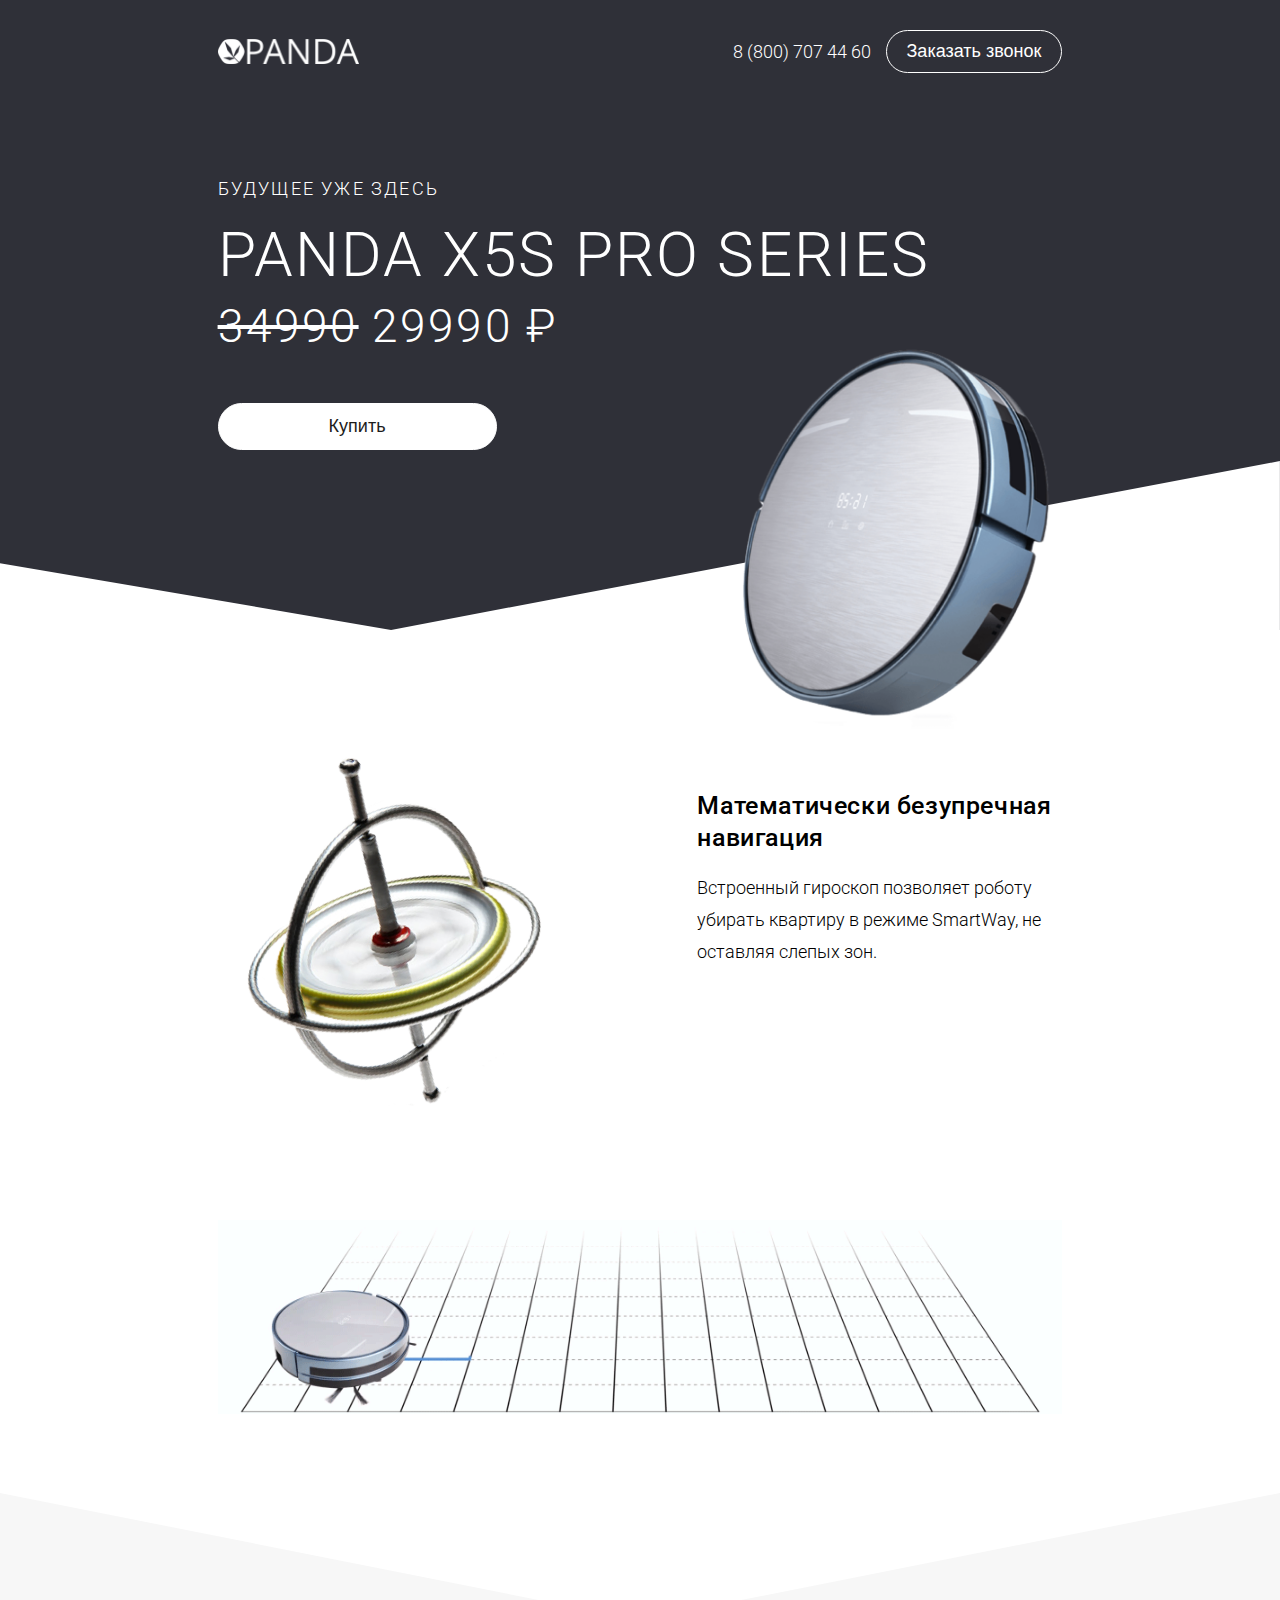
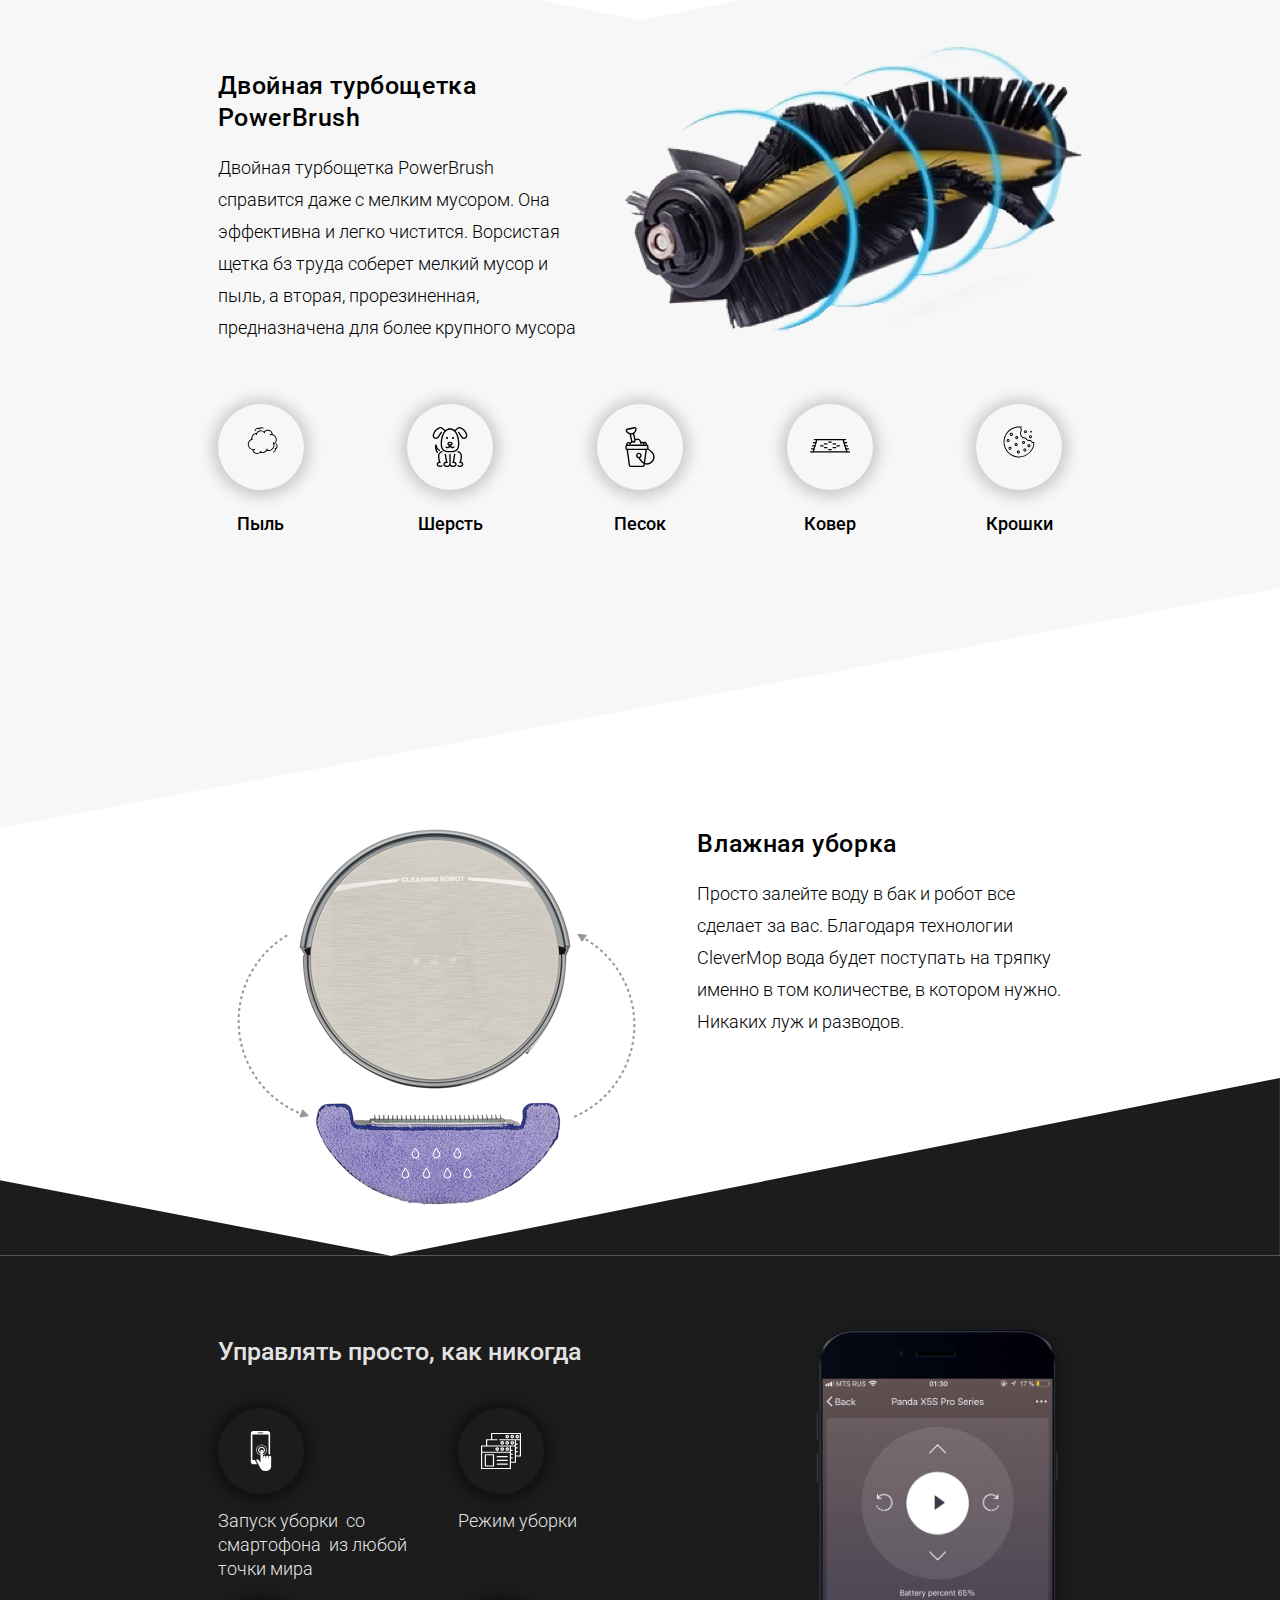
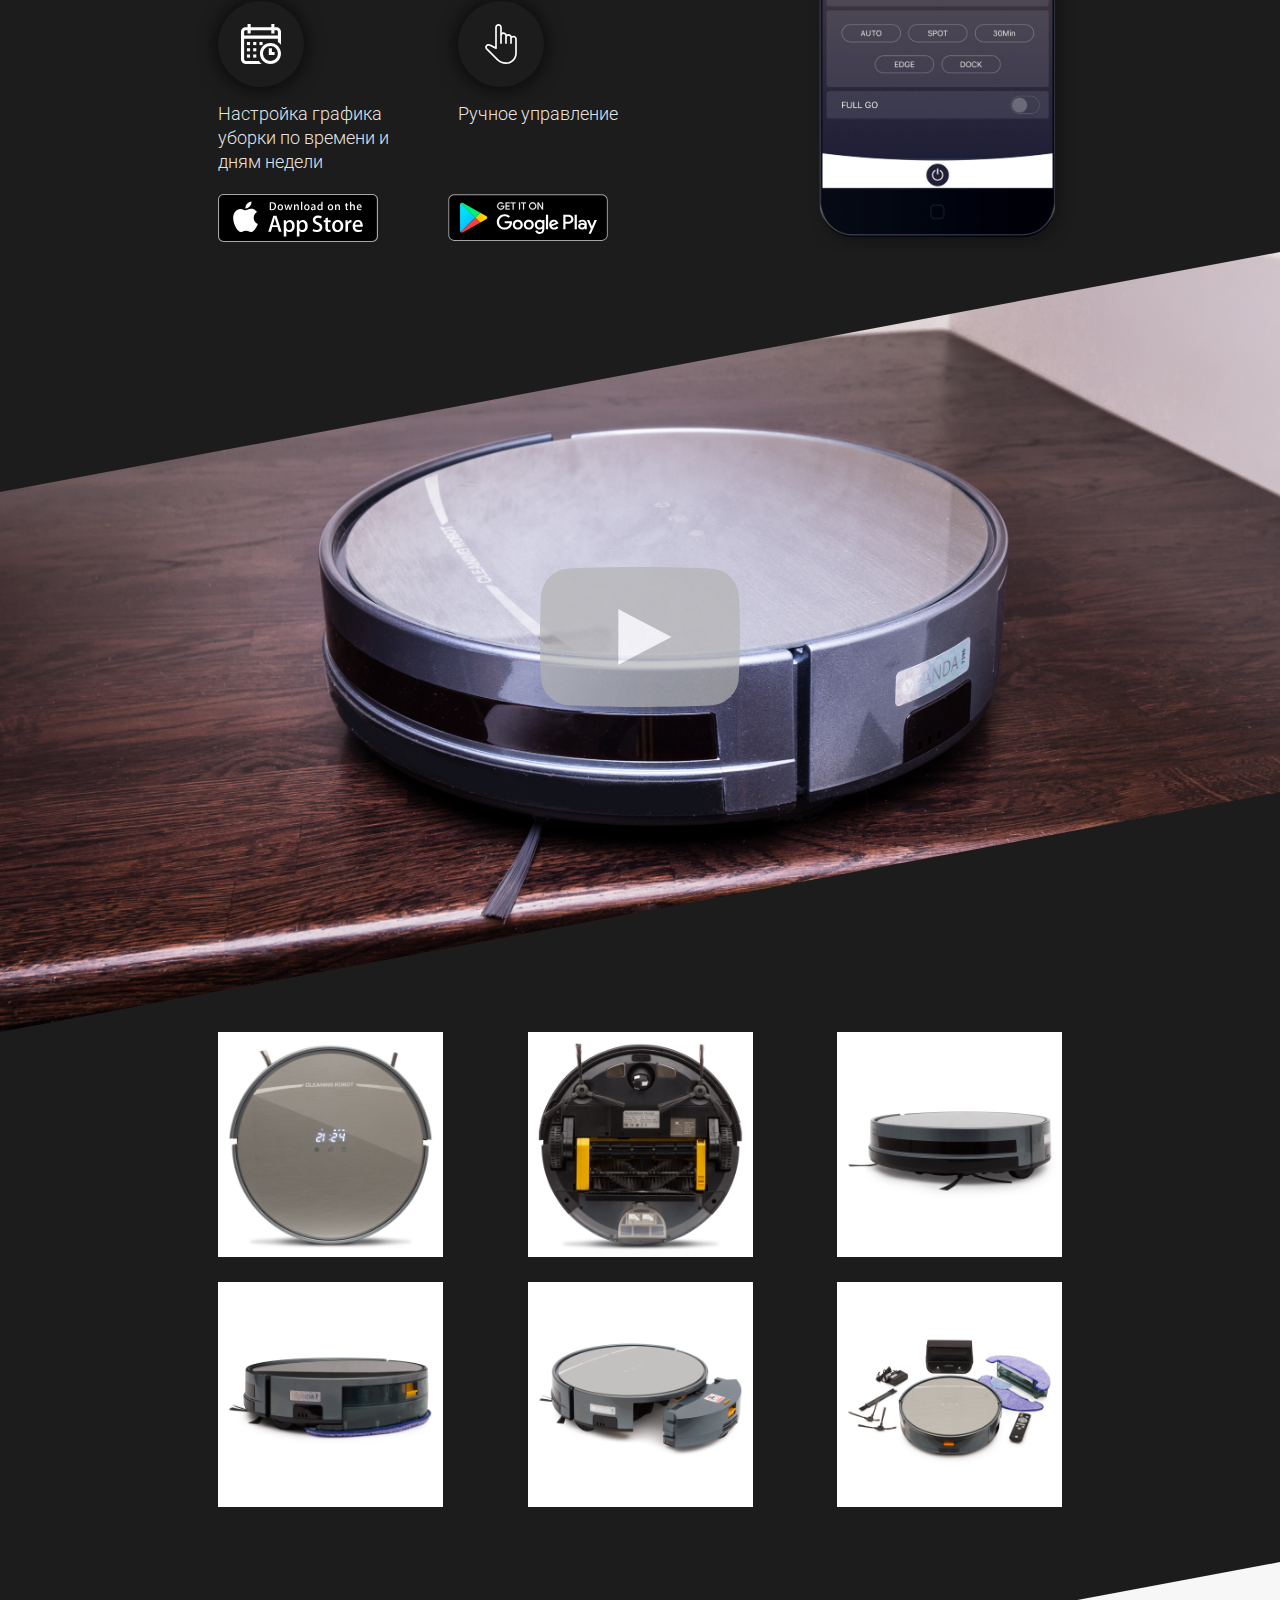
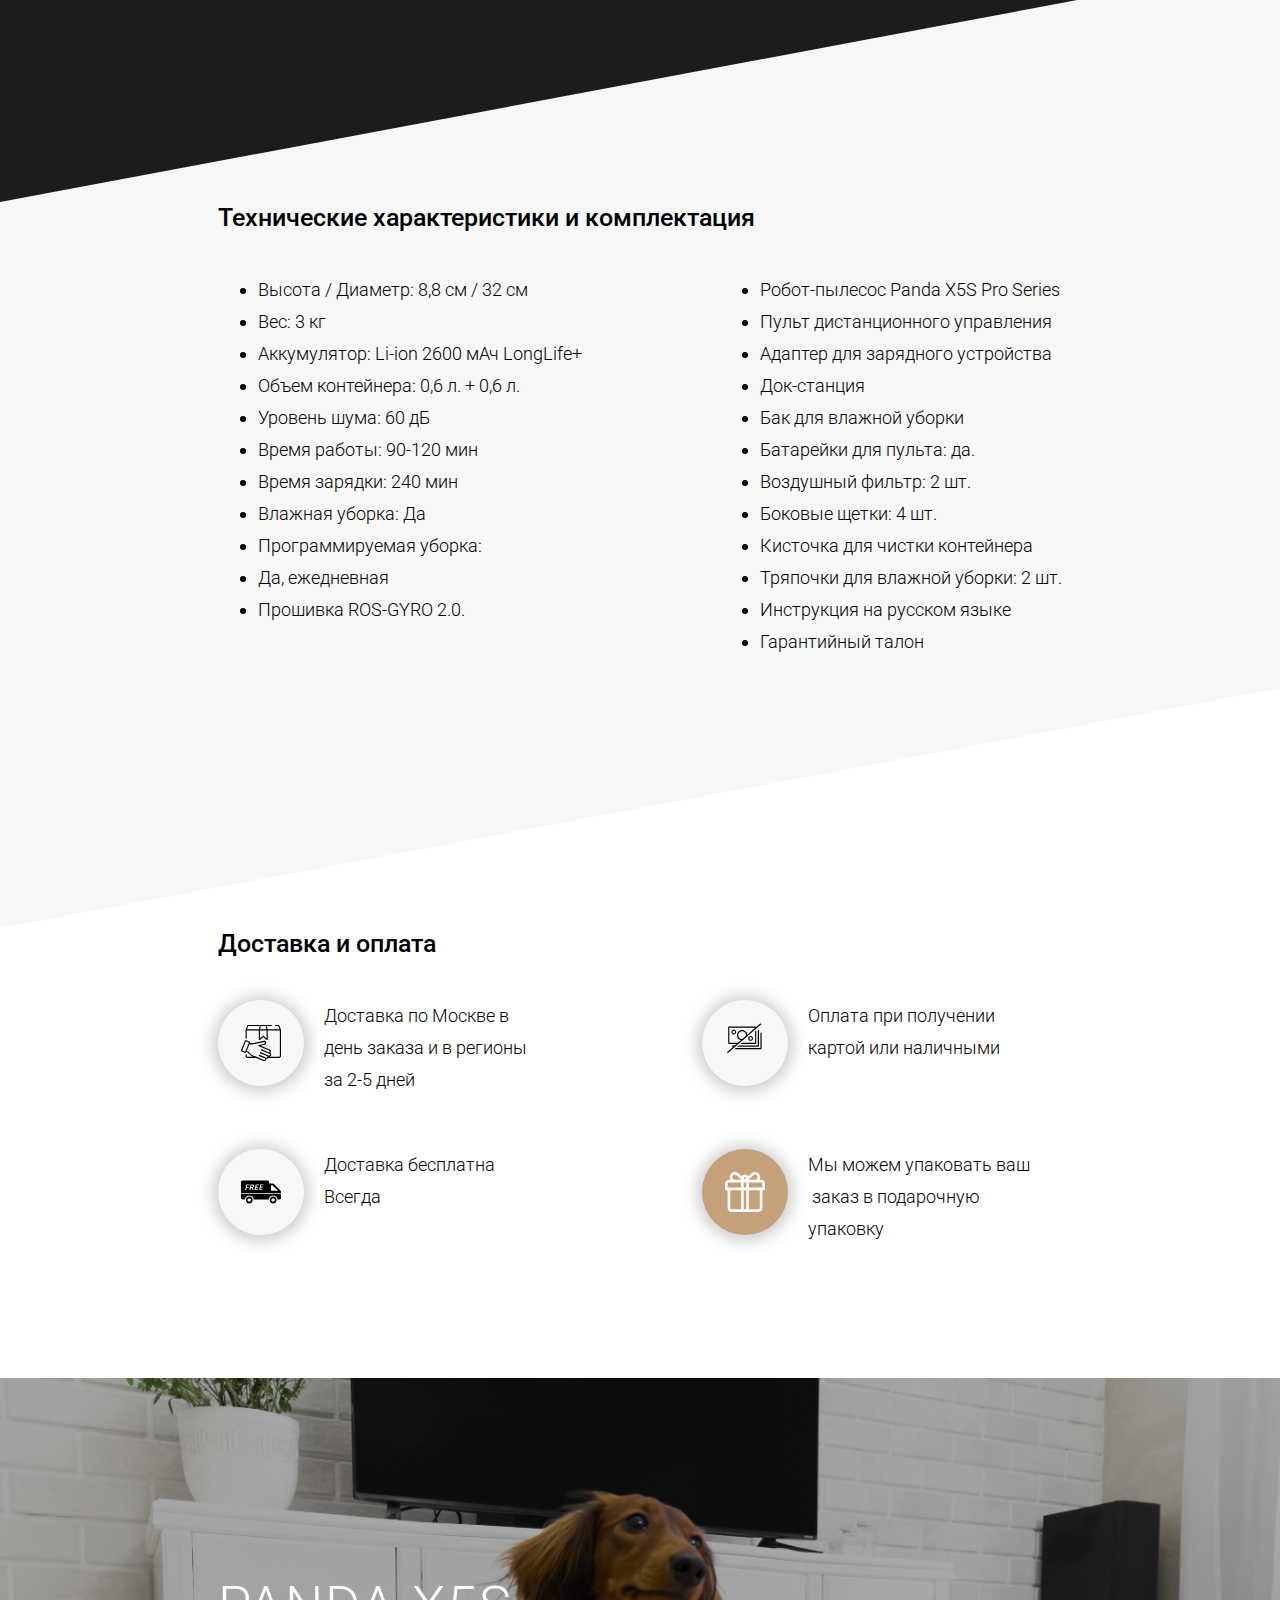
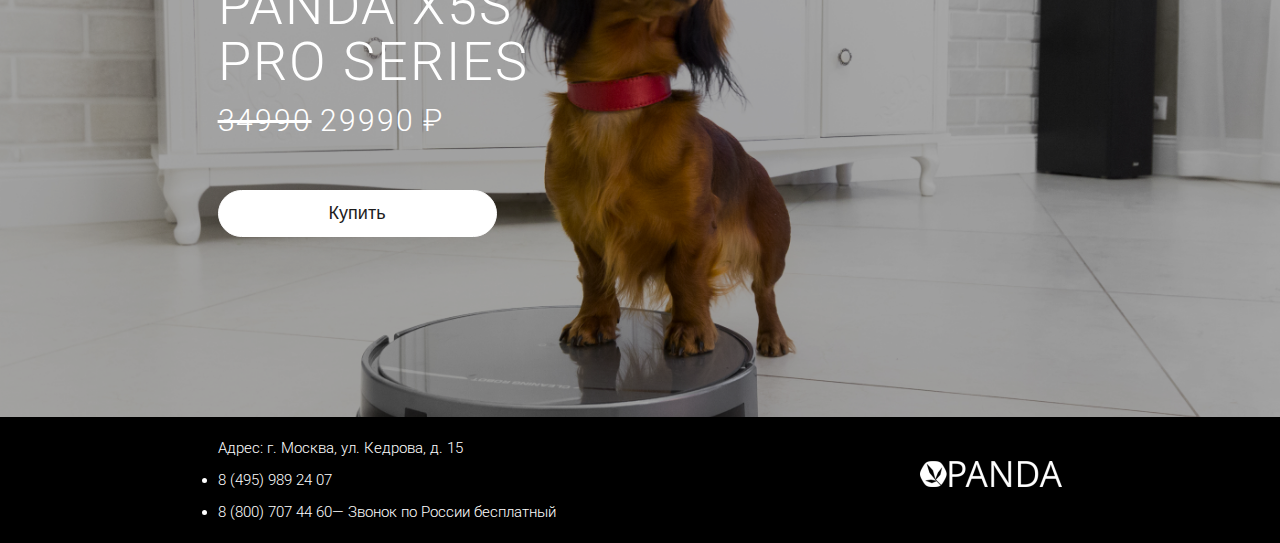
==== index.html @ 1e5de948 "1" ====
<!DOCTYPE html>
<html lang="ru">
<head>
    <meta charset="utf-8">
<meta http-equiv="X-UA-Compatible" content="IE=edge">
    <meta name="cleartype" content="on">
 <title>Робот-пылесос Panda X5S PRO Series</title>
    <meta name="description" content="">
    <meta name="keywords" content="">
    <meta name="viewport" content="width=device-width">
    <link href="css/normalize.css" rel="stylesheet">
    <link href="css/promo-css.css" rel="stylesheet">
<link rel="stylesheet" href="feedback/css/jquery.arcticmodal.css">
    <link href="https://fonts.googleapis.com/css?family=Roboto:300,500" rel="stylesheet">
    <script src="https://ajax.googleapis.com/ajax/libs/jquery/2.2.2/jquery.min.js"></script>
    <script src="https://www.youtube.com/player_api"></script>
    <script src="js/promo.js"></script>
    <script src="http://maps.google.com/maps/api/js?sensor=false&amp;libraries=geometry&amp;v=3.7"></script>
    <script src="./js/maplace-0.1.3.min.js"></script>
    <script src="feedback/js/feedback.js"></script>
    <script src="feedback/js/jquery.arcticmodal.js"></script>
    <script src="feedback/js/jquery.jgrowl.js"></script>
    <script src="scripts/plugins/jquery.xfade-1.0.js"></script>
<script>
  (function(i,s,o,g,r,a,m){i['GoogleAnalyticsObject']=r;i[r]=i[r]||function(){
  (i[r].q=i[r].q||[]).push(arguments)},i[r].l=1*new Date();a=s.createElement(o),
  m=s.getElementsByTagName(o)[0];a.async=1;a.src=g;m.parentNode.insertBefore(a,m)
  })(window,document,'script','https://www.google-analytics.com/analytics.js','ga');
  ga('create', 'UA-94040518-1', 'auto');
  ga('send', 'pageview');
  </script>

  <!-- Facebook Pixel Code -->
  <script>
  !function(f,b,e,v,n,t,s)
  {if(f.fbq)return;n=f.fbq=function(){n.callMethod?
  n.callMethod.apply(n,arguments):n.queue.push(arguments)};
  if(!f._fbq)f._fbq=n;n.push=n;n.loaded=!0;n.version='2.0';
  n.queue=[];t=b.createElement(e);t.async=!0;
  t.src=v;s=b.getElementsByTagName(e)[0];
  s.parentNode.insertBefore(t,s)}(window,document,'script',
  'https://connect.facebook.net/en_US/fbevents.js');
   fbq('init', '332268013857589'); 
  fbq('track', 'PageView');
  </script>

  <noscript>
   <img height="1" width="1" src="https://www.facebook.com/tr?id=332268013857589&ev=PageView&noscript=1"/>
  </noscript>
  <!-- End Facebook Pixel Code -->
<!-- Yandex.Metrika counter -->
<script type="text/javascript" >
    (function (d, w, c) {
        (w[c] = w[c] || []).push(function() {
            try {
                w.yaCounter34260540 = new Ya.Metrika({
                    id:34260540,
                    clickmap:true,
                    trackLinks:true,
                    accurateTrackBounce:true,
                    webvisor:true
                });
            } catch(e) { }
        });

        var n = d.getElementsByTagName("script")[0],
            s = d.createElement("script"),
            f = function () { n.parentNode.insertBefore(s, n); };
        s.type = "text/javascript";
        s.async = true;
        s.src = "https://mc.yandex.ru/metrika/watch.js";

        if (w.opera == "[object Opera]") {
            d.addEventListener("DOMContentLoaded", f, false);
        } else { f(); }
    })(document, window, "yandex_metrika_callbacks");
</script>
<noscript><div><img src="https://mc.yandex.ru/watch/34260540" style="position:absolute; left:-9999px;" alt="" /></div></noscript>
<!-- /Yandex.Metrika counter -->
</head>
<body>
    <div class="wrapper">
        <header class="main-header">
            <div class="main-header-box">
            <h1 class="visually-hidden">Робот-пылесос Panda X5S PRO Series</h1>
            <nav class="page-navigation">
                <a class="logo" href="http://www.panda-robotics.ru"><img src="./img/logo.png" width="141" height="26" alt="Логотип Panda"></a>
                <span>&nbsp;8 (800) 707 44 60</span>
                <button class="button btn-call" data-toggle="modal" data-target="#zvonok">Заказать звонок</a>
            </nav>
            <div class="info">
                <p>Будущее уже здесь</p>
                <h2>Panda X5S PRO Series</h2>
                <p><span>34990</span> 29990 ₽</p>
            </div>
            <button data-toggle="modal" data-target="#zakaz" class="button btn-order price__order" data-product="Promo page/Panda X5S PRO Series">Купить</button>
            <img src="./img/pic-1.png" width="315" height="390" alt="Фото пылесоса Panda X5S PRO Series">
            </div>
            <div class="svg-bottom">
                <svg width="100%" viewBox="0 0 1440 190" preserveAspectRatio="xMinYMin meet">
                    <polygon points="1440,0 440,190 1440,190" fill="#ffffff"/>
                    <polygon points="0,190 440,190 0,115" fill="#ffffff"/>
                </svg>
            </div>
        </header>
        <main class="box">
            <h2 class="visually-hidden">Преимущества пылесоса Panda X5S PRO Series</h2>
            <section class="gyro">
                <div class="gyro-box">
                    <div class="item-info gyro-info">
                        <h3>Математически безупречная навигация</h3>
                        <p>Встроенный гироскоп позволяет роботу убирать квартиру в режиме SmartWay, не оставляя слепых зон.</p>
                    </div>
                    <img src="./img/way.gif" width="940" height="216" alt="Работа навигации">
                </div>
                <div class="svg-bottom">
                    <svg width="100%" viewBox="0 0 1440 143" preserveAspectRatio="xMinYMin meet">
                        <polygon points="1440,0 720,143 1440,143" fill="#f7f7f7"/>
                        <polygon points="0,143 720,143 0,0" fill="#f7f7f7"/>
                    </svg>
                </div>
            </section>
            <section class="brush">
                <div class="brush-box">
                    <div class="item-info brush-info">
                        <h3>Двойная турбощетка PowerBrush</h3>
                        <p>Двойная турбощетка PowerBrush справится даже с мелким мусором. Она эффективна и легко чистится. Ворсистая щетка бз труда соберет мелкий мусор и пыль, а вторая, прорезиненная, предназначена для более крупного мусора</p>
                    </div>
                    <div class="litter">
                        <div class="litter-item">
                            <div class="litter-circle">
                                <img src="./img/dust2.svg" width="40" height="40">
                            </div>
                            <p>Пыль</p>
                        </div>
                        <div class="litter-item">
                            <div class="litter-circle">
                                <img src="./img/dog.svg" width="40" height="40">
                            </div>
                            <p>Шерсть</p>
                        </div>
                        <div class="litter-item">
                            <div class="litter-circle">
                                <img src="./img/sand.svg" width="40" height="40">
                            </div>
                            <p>Песок</p>
                        </div>
                        <div class="litter-item">
                            <div class="litter-circle">
                                <img src="./img/carpet2.svg" width="40" height="40">
                            </div>
                            <p>Ковер</p>
                        </div>
                        <div class="litter-item">
                            <div class="litter-circle">
                                <img src="./img/cookie.svg" width="40" height="40">
                            </div>
                            <p>Крошки</p>
                        </div>
                    </div>
                </div>
                <div class="svg-bottom svg-brush">
                    <svg width="100%" viewBox="0 0 1440 270" preserveAspectRatio="xMinYMin meet">
                        <polygon points="1440,0 0,270 1440,270" fill="#ffffff"/>
                    </svg>
                </div>
            </section>
            <section class="wet-clean">
                <div class="wet-clean-box">
                    <div class="item-info wet-info">
                        <h3>Влажная уборка</h3>
                        <p>Просто залейте воду в бак и робот все сделает за вас. Благодаря технологии CleverMop вода будет поступать на тряпку именно в том количестве, в котором нужно. Никаких луж и разводов.</p>
                    </div>
                </div>
                <div class="svg-bottom svg-wet">
                    <svg width="100%" viewBox="0 0 1440 200" preserveAspectRatio="xMinYMin meet">
                        <polygon points="1440,0 440,200 1440,200" fill="#1d1c1c"/>
                        <polygon points="0,200 440,200 0,115" fill="#1d1c1c"/>
                    </svg>
                </div>
            </section>
            <section class="application">
                <h2 class="visually-hidden">Приложение для пылесоса</h2>
                <div class="application-box">
                    <h3>Управлять просто, как никогда</h3>
                    <div class="app-items">
                        <div class="app-item">
                            <div class="app-circle">
                                <img src="./img/smartphone.svg" width="40" height="40">
                            </div>
                            <p>Запуск уборки  со смартофона   из любой точки мира</p>
                        </div>
                        <div class="app-item">
                            <div class="app-circle">
                                <img src="./img/browsers.svg" width="40" height="40">
                            </div>
                            <p>Режим уборки</p>
                        </div>
                        <div class="app-item">
                            <div class="app-circle">
                                <img src="./img/calendar.svg" width="40" height="40">
                            </div>
                            <p>Настройка графика уборки по времени и дням недели</p>
                        </div>
                        <div class="app-item">
                            <div class="app-circle">
                                <img src="./img/select.svg" width="40" height="40">
                            </div>
                            <p>Ручное управление</p>
                        </div>
                        <div class="app-item-store">
                            <a href="https://itunes.apple.com/app/tuyasmart-smart-life-smart-living/id1034649547" target="_blank"><img src="./img/appstore.svg" width="160"></a>
                        </div>
                        <div class="app-item-google">
                            <a href="https://play.google.com/store/apps/details?id=com.tuya.smart" target="_blank"><img src="./img/googleplay.svg" width="160"></a>
                        </div>
                    </div>
                </div>
            </section>
            <section class="promo-video">
                <div class="svg-bottom svg-top">
                    <svg width="100%" viewBox="0 0 1440 270" preserveAspectRatio="xMinYMin meet">
                        <polygon points="0,0 1440,0 0,270" fill="#1d1c1c"/>
                    </svg>
                </div>
                <div class="promo-video-box">
                <div class="button-box">
                <a href="#" onclick="open_popup('#box-2', 250, 360, 'gAtcxVa7hGI')">
                        <img src="./img/playbutton.svg" width="200">
                    </a>
                    <div id="box-2" class="pop-up"><div class="popup-close" onclick="close_popup('#box-2')"></div></div>
                </div>
                </div>
                <div class="svg-bottom svg-promo">
                    <svg width="100%" viewBox="0 0 1440 270" preserveAspectRatio="xMinYMin meet">
                        <polygon points="1440,0 0,270 1440,270" fill="#1d1c1c"/>
                    </svg>
                </div>
            </section>
            <section class="slider">
                <div class="slider-box">
                    <h2 class="visually-hidden">Фотографии пылесоса</h2>
                    <a href="img/photo-1.jpg" class="flipLightBox">
                        <img src="img/photo-1.jpg" width="266" height="266" alt="flipLightBox Image 1" />
                        <span><b>Panda X5S PRO</b></span>
                    </a>

                    <a href="img/photo-2.jpg" class="flipLightBox">
                        <img src="img/photo-2.jpg" width="266" height="266" alt="flipLightBox Image 2" />
                        <span><b>Panda X5S PRO</b></span>
                    </a>

                    <a href="img/photo-3.jpg" class="flipLightBox">
                        <img src="img/photo-3.jpg" width="266" height="266" alt="flipLightBox Image 3" />
                        <span><b>Panda X5S PRO</b></span>
                    </a>
                    <a href="img/photo-4.jpg" class="flipLightBox">
                        <img src="img/photo-4.jpg" width="266" height="266" alt="flipLightBox Image 4" />
                        <span><b>Panda X5S PRO</b></span>
                    </a>
                    <a href="img/photo-5.jpg" class="flipLightBox">
                        <img src="img/photo-5.jpg" width="266" height="266" alt="flipLightBox Image 4" />
                        <span><b>Panda X5S PRO</b></span>
                    </a>
                    <a href="img/photo-6.jpg" class="flipLightBox">
                        <img src="img/photo-6.jpg" width="266" height="266" alt="flipLightBox Image 4" />
                        <span><b>Panda X5S PRO</b></span>
                    </a>
                </div>
                <div class="svg-bottom svg-specs">
                    <svg width="100%" viewBox="0 0 1440 270" preserveAspectRatio="xMinYMin meet">
                        <polygon points="1440,0 0,270 1440,270" fill="#f7f7f7"/>
                    </svg>
                </div>
            </section>
            <section class="specs">
                <div class="specs-box">
                    <h2>Технические характеристики и комплектация</h2>
                    <ul>
                        <li>Высота / Диаметр: 8,8 см / 32 см</li>
                        <li>Вес: 3 кг</li>
                        <li>Аккумулятор: Li-ion 2600 мАч LongLife+</li>
                        <li>Объем контейнера: 0,6 л. + 0,6 л.</li>
                        <li>Уровень шума: 60 дБ</li>
                        <li>Время работы: 90-120 мин</li>
                        <li>Время зарядки: 240 мин</li>
                        <li>Влажная уборка: Да</li>
                        <li>Программируемая уборка:</li> 
                        <li>Да, ежедневная</li>
                        <li>Прошивка ROS-GYRO 2.0.</li>
                    </ul>
                    <ul>
                        <li>Робот-пылесос Panda X5S Pro Series</li>
                        <li>Пульт дистанционного управления</li>
                        <li>Адаптер для зарядного устройства</li>
                        <li>Док-станция</li>
                        <li>Бак для влажной уборки</li>
                        <li>Батарейки для пульта: да.</li>
                        <li>Воздушный фильтр: 2 шт.</li>
                        <li>Боковые щетки: 4 шт.</li>
                        <li>Кисточка для чистки контейнера</li>
                        <li>Тряпочки для влажной уборки: 2 шт.</li>
                        <li>Инструкция на русском языке</li>
                        <li>Гарантийный талон</li>
                    </ul>
                </div>
                <div class="svg-bottom svg-brush">
                    <svg width="100%" viewBox="0 0 1440 270" preserveAspectRatio="xMinYMin meet">
                        <polygon points="1440,0 0,270 1440,270" fill="#ffffff"/>
                    </svg>
                </div>
            </section>
            <section class="pay">
                <div class="pay-box">
                    <h2>Доставка и оплата</h2>
                    <div class="pay-item">
                        <div class="delivery-circle">
                            <img src="./img/package.svg" width="40" height="40">
                        </div>
                        <p>Доставка по Москве в день заказа и в регионы  за 2-5 дней</p>
                    </div>
                    <div class="pay-item">
                        <div class="delivery-circle">
                            <img src="./img/cash2.svg" width="40" height="40">
                        </div>
                        <p>Оплата при получении картой или наличными</p>
                    </div>
                    <div class="pay-item">
                        <div class="delivery-circle">
                            <img src="./img/free.svg" width="40" height="40">
                        </div>
                        <p>Доставка бесплатна Всегда</p>
                    </div>
                    <div class="pay-item">
                        <div class="delivery-circle circle-pack">
                            <img src="./img/giftbox.svg" width="40" height="40">
                        </div>
                        <p>Мы можем упаковать ваш  заказ в подарочную упаковку</p>
                    </div>
                </div>
            </section>
                <section class="buy-now">
                    <div class="buy-now-box">
                        <h2>Panda x5s pro series</h2>
                        <p><span>34990</span> 29990 ₽</p>
                        <button data-toggle="modal" data-target="#zakaz" class="button btn-order price__order" data-product="Promo-page/Panda X5S PRO Series">Купить</button>
                    </div>
                </section>
        </main>
        <footer class="main-footer">
            <div class="main-footer-box">
                <div class="address">
                    <p>Адрес: г. Москва, ул. Кедрова, д. 15</p>
                    <ul>
                        <li>8 (495) 989 24 07</li>
                        <li>8 (800) 707 44 60— Звонок по России бесплатный</li>
                    </ul>
                </div>
                <a class="logo" href="http://www.panda-robotics.ru"><img src="./img/logo.png" width="" height="" alt="Логотип Panda"></a>
            </div>
        </footer>
    </div>
    <div class="modal fade" id="zvonok" tabindex="-1" role="dialog">
            <div class="modal-dialog">
                <div class="modal-content">
                    <div class="modal-header">
                        <a href="#" class="closed" data-dismiss="modal" aria-label="Close">
                            <img src="./images/close.png">
                        </a>
                        <div class="title">Заказать звонок</div>
                    </div>
                    <div class="modal-body">
                        <form action=" " name="form-1">
                            <label>ВАШЕ ИМЯ</label>
                            <input type="text" placeholder="" name="name">
                            <label>ТЕЛЕФОН</label>
                            <input type="text" placeholder="" name="tell">
                            <a href="#" class="button-modal feedback" onclick="ga('send', 'event', 'звонок', 'заказать');">Перезвоните мне</a>
                        </form>
                    </div>
                </div>
            </div>
        </div>
        <div class="modal fade" id="zakaz" tabindex="-1" role="dialog">
            <div class="modal-dialog">
                <div class="modal-content">
                    <div class="modal-header">
                        <a href="#" class="closed" data-dismiss="modal" aria-label="Close">
                            <img src="./images/close.png">
                        </a>
                        <div class="title">Оформить заявку</div>
                    </div>
                    <div class="modal-body">
                        <form action=" " name="form-3">
                            <label>ВАШЕ ИМЯ</label>
                            <input type="text" placeholder="" name="name">
                            <label>E-Mail</label>
                            <input type="text" placeholder="" name="e-mail">
                            <label>ТЕЛЕФОН</label>
                            <input type="text" placeholder="" name="tell">
                            <a href="#" class="button-modal feedback" onclick="ga('send', 'event', 'товар', 'заказ-2');">Заказать</a>
                            <input type="hidden" name="product">
                        </form>
                    </div>
                </div>
            </div>
        </div>
    <script type="text/javascript" src="./js/fliplightbox.min.js"></script>
    <script type="text/javascript">$('body').flipLightBox()</script>
    <script>
function open_popup(box, width, height, yt) {
  if(!$(box+' iframe').length && yt) {
   $(box).append('<iframe id="yt" width="'+width+'" height="'+height+'" src="http://www.youtube.com/embed/'+yt+'?rel=0&amp;autoplay=1" frameborder="0" allowfullscreen></iframe>');
 }
 $(box+' .popup-close').html('<div class="popup-l1"></div><div class="popup-l2"></div>');
  if(width) $(box).css({'width': width, 'margin-left': -(width/2)});
 if(height) $(box).css({'height': height, 'margin-top': -(height/2)});
  else $(box).css('margin-top', -($(box).height()/2));
  $(box).show();
}
function close_popup(box) {
 $(box).hide();
  $(box+' #yt').remove();
}
</script>
</script>
<!-- BEGIN JIVOSITE CODE {literal} --><script type='text/javascript'>(function(){ var widget_id = '8A1SZ8YaNw';var d=document;var w=window;function l(){var s = document.createElement('script'); s.type = 'text/javascript'; s.async = true; s.src = '//code.jivosite.com/script/widget/'+widget_id; var ss = document.getElementsByTagName('script')[0]; ss.parentNode.insertBefore(s, ss);}if(d.readyState=='complete'){l();}else{if(w.attachEvent){w.attachEvent('onload',l);}else{w.addEventListener('load',l,false);}}})();</script><!-- {/literal} END JIVOSITE CODE -->
</body>
</html>
---- css/promo-css.css ----
body {
    padding: 0;
    margin: 0;
    font-family: 'Roboto', sans-serif;
    font-size: 18px;
    line-height: 32px;
    font-weight: 300;
    background-color: #708090;
}

@media only all and (min-width: 300px) and (max-width: 767px) {
    body {
        font-size: 10px;
        line-height: 18px;
    }}


h1,h2,h3 {
    padding: 0;
    margin: 0;
}

.wrapper {
    width: 100%;
    padding: 0;
    margin: 0;
    margin: 0 auto;
    background-color: #ffffff;
    -webkit-box-shadow: 0px 1px 15px 5px rgba(255, 255, 255, 0.2);
            box-shadow: 0px 1px 15px 5px rgba(255, 255, 255, 0.2);
    -webkit-box-sizing: border-box;
            box-sizing: border-box;
}

.visually-hidden {
  position: absolute;
  width: 1px;
  height: 1px;
  margin: -1px;
  border: 0;
  padding: 0;
  clip: rect(0 0 0 0);
  overflow: hidden;
}

a {
    text-decoration: none;
  color: #ffffff;
}

img {
  max-width: 100%;
  height: auto;
}

.main-header {
    -webkit-box-sizing: border-box;
            box-sizing: border-box;
    padding-top: 30px;
    margin: 0;
    margin-bottom: 100px;
    text-transform: uppercase;
    color: #ffffff;
    background-color: rgba(24, 26, 34, 0.9);
}

@media only all and (min-width: 100px) and (max-width: 767px) {
    .main-header {
        margin-bottom: 20px;
        }}

.main-header-box {
    position: relative;
    margin: 0;
    padding: 0;
    padding-left: 17%;
    padding-right: 17%;
}

.main-header-box>img {
    position: absolute;
    width: 24%;
    height: auto;
    left: 58%;
    top: 319px;
    z-index: 2;
    -webkit-transform: scale(-1, 1);
        -ms-transform: scale(-1, 1);
            transform: scale(-1, 1)
}

@media only all and (min-width: 100px) and (max-width: 767px) {
    .main-header-box>img {
        left: 60%;
        top: 90px;
        width: 13em;
        height: auto;
    }}

@media only screen and (min-width: 768px) and (max-width: 959px) {
    .main-header-box>img {
        width: 39%;
        left: 50%;
        }}

.page-navigation {
    display: -webkit-box;
    display: -ms-flexbox;
    display: flex;
    -webkit-box-pack: justify;
        -ms-flex-pack: justify;
            justify-content: space-between;
    -webkit-box-align: center;
        -ms-flex-align: center;
            align-items: center;
    -webkit-box-sizing: border-box;
            box-sizing: border-box;
    margin-bottom: 100px;
}

.page-navigation .logo {
    margin: 0;
    padding: 0;
    margin-right: auto;
    -ms-flex-negative: 0;
        flex-shrink: 0;
}

.page-navigation span {
    margin-right: 15px;
}

@media only all and (min-width: 100px) and (max-width: 767px) {
    .page-navigation {
        display: none;
    }}

.logo {
    -webkit-filter: invert(100%);
            filter: invert(100%);
}

.page-navigation a {
    display: -webkit-box;
    display: -ms-flexbox;
    display: flex;
    -webkit-box-align: center;
        -ms-flex-align: center;
            align-items: center;
}

.button {
        position: relative;
        z-index: 2;
    display: inline-block;
    -webkit-box-sizing: border-box;
            box-sizing: border-box;
    padding: 10px 20px;
    line-height: 21px;
    text-transform: none;
    border: 1px solid #ffffff;
    border-radius: 45.5px;
    text-align: center;
    vertical-align: middle;
        background-color: transparent;
}

.button:focus,
.button:hover {
        background-color: #ffffff;
        color: #1d1c1c;
}

.info {
    padding: 0;
    margin: 0;
    margin-bottom: 53px;
    letter-spacing: 2.2px;
}

.info h2 {
    margin-bottom: 15px;
    font-size: 62px;
    line-height: 64px;
    font-weight: 300;
}

@media only all and (min-width: 100px) and (max-width: 767px) {
    .info {
        margin-bottom: 20px;
        text-align: center;
        }}

@media only all and (min-width: 100px) and (max-width: 767px) {
    .info h2 {
        font-size: 23px;
        line-height: 30px;
        }}

.info p:last-child {
    padding: 0;
    margin: 0;
    font-size: 46px;
    line-height: 48px;
}

@media only all and (min-width: 100px) and (max-width: 767px) {
    .info p:last-child {
        font-size: 17px;
        line-height: 20px;
        }}

.info span {
    text-decoration: line-through;
}

.btn-order {
    padding: 12px 110px;
    margin: 0;
    margin-bottom: 180px;
    background-color: #ffffff;
    color: #1d1c1c;
        cursor: pointer;
}

.btn-order:focus,
.btn-order:hover {
        background-color: #f7f7f7;
        color: #1d1c1c;
}

@media only all and (min-width: 100px) and (max-width: 767px) {
    .btn-order {
        padding: 10px 42px;
        margin-bottom: 67px;
        margin-left: 11%;
        font-size: 18px;
    }}

.btn-call {
        color: #ffffff !important;
        cursor: pointer;
}

.btn-call:hover,
.btn-call:focus {
        color: #1d1c1c !important;
}

.svg-bottom {
    position: relative;
    padding: 0;
    margin: 0;
}

.svg-bottom svg {
    position: absolute;
    bottom: 0;
    left: 0;
}

.gyro {
    padding: 0;
    padding-top: 30px;
    margin: 0;
    background: url("../img/gyro.png") 25% 5% no-repeat;
}

@media only all and (min-width: 100px) and (max-width: 767px) {
    .gyro {
        padding: 0;
        background: #ffffff;
        }}

@media only screen and (min-width: 768px) and (max-width: 959px) {
    .gyro {
        background-position: 10% 5%;
        }}  

.gyro-box {
    display: -webkit-box;
    display: -ms-flexbox;
    display: flex;
    -webkit-box-orient: vertical;
    -webkit-box-direction: normal;
        -ms-flex-direction: column;
            flex-direction: column;
    margin: 0;
    padding: 0;
    padding-left: 17%;
    padding-right: 17%;
}

.item-info {
    width: 365px;
    padding: 0;
    margin: 0;
    margin-bottom: 60px;
}

@media only all and (min-width: 100px) and (max-width: 767px) {
    .item-info {
        width: auto;
        }}

.gyro-info {
    padding: 0;
    margin: 0;
    margin-left: auto;
    margin-top: 30px;
    margin-bottom: 234px;
}

@media only all and (min-width: 100px) and (max-width: 767px) {
    .gyro-info {
        margin-top: 20px;
        margin-bottom: 20px;
        }}

.item-info h3 {
    margin-bottom: 15px;
    font-size: 25px;
    font-weight: 500;
    letter-spacing: 0.6px;
}

@media only all and (min-width: 100px) and (max-width: 767px) {
    .item-info h3 {
        font-size: 13px;
        line-height: 17px;
    }}

@media only all and (min-width: 100px) and (max-width: 767px) {
    .item-info p {
        font-size: 10px;
        }}

.gyro img {
    -ms-flex-item-align: center;
        align-self: center;
    margin-bottom: 206px;
}

@media only all and (min-width: 100px) and (max-width: 767px) {
    .gyro img {
        margin-bottom: 15px;
        }}

@media only all and (min-width: 100px) and (max-width: 767px) {
    .gyro-info {
        margin-bottom: 0;
        }}

.brush {
    display: -webkit-box;
    display: -ms-flexbox;
    display: flex;
    -webkit-box-orient: vertical;
    -webkit-box-direction: normal;
        -ms-flex-direction: column;
            flex-direction: column;
    padding: 0;
    padding-top: 50px;
    padding-bottom: 270px;
    margin: 0;
    background: #f7f7f7 url("../img/brush.png") 76% 5% no-repeat;
}

@media only all and (min-width: 100px) and (max-width: 767px) {
    .brush {
        padding-top: 15px;
        padding-bottom: 15px;
        background-position: 50% 30%;
        background-size: 237px 149px;
    }}

@media only screen and (min-width: 768px) and (max-width: 959px) {
    .brush {
        padding-bottom: 150px;
        background-position: 95% 20%;
        }}



@media only screen and (min-width: 768px) and (max-width: 959px) {
    .brush-info p {
        width: 270px;
        }}

.brush-box {
    padding: 0;
    padding-left: 17%;
    padding-right: 17%;
    margin: 0;
}

.brush-info {
    margin-right: auto;
}

@media only all and (min-width: 100px) and (max-width: 767px) {
    .brush-info {
        margin-bottom: 0;
    }}

@media only all and (min-width: 100px) and (max-width: 767px) {
    .brush-info p {
        margin-bottom: 213px;
        }}

.svg-brush svg{
    bottom: -270px;
}

@media only screen and (min-width: 768px) and (max-width: 959px) {
    .svg-brush svg {
        bottom: -150px;
    }}

.litter {
    display: -webkit-box;
    display: -ms-flexbox;
    display: flex;
    -webkit-box-pack: justify;
        -ms-flex-pack: justify;
            justify-content: space-between;
    -ms-flex-wrap: wrap;
        flex-wrap: wrap;
}

.litter-item {
    display: -webkit-box;
    display: -ms-flexbox;
    display: flex;
    -webkit-box-orient: vertical;
    -webkit-box-direction: normal;
        -ms-flex-direction: column;
            flex-direction: column;
    -webkit-box-align: center;
        -ms-flex-align: center;
            align-items: center;
}

@media only all and (min-width: 100px) and (max-width: 767px) {
    .litter-item {
        margin-right: 15px;
        }}
    
@media only all and (min-width: 100px) and (max-width: 767px) {     
    .litter-item:nth-child(3),
    .litter-item:nth-child(5) {
        margin-right: 0;
    }}

.litter-circle {
    display: -webkit-box;
    display: -ms-flexbox;
    display: flex;
    -webkit-box-pack: center;
        -ms-flex-pack: center;
            justify-content: center;
    -webkit-box-align: center;
        -ms-flex-align: center;
            align-items: center;
    width: 86px;
    height: 86px;
    border-radius: 50%;
    -webkit-box-shadow: 0px 1px 15px 5px rgba(0, 0, 0, 0.2);
            box-shadow: 0px 1px 15px 5px rgba(0, 0, 0, 0.2);
    -ms-flex-negative: 0;
        flex-shrink: 0;
}

.litter-item p {
    padding: 0;
    font-weight: 500;
    text-align: center;
}

.wet-clean {
    padding: 0;
    padding-bottom: 200px;
    margin: 0;
    background: url("../img/group-4.png") 25% 0% no-repeat;
}

@media only all and (min-width: 100px) and (max-width: 767px) {
    .wet-clean {
        padding-top: 15px;
        padding-bottom: 0;
        padding-bottom: 300px;
        background-position: 50% 70%;
        background-size: 247px auto;
    }}

@media only screen and (min-width: 768px) and (max-width: 959px) {
    .wet-clean {
        background-position: -5% 0%;
        }}

.wet-clean-box {
    display: -webkit-box;
    display: -ms-flexbox;
    display: flex;
    margin: 0;
    padding-bottom: 135px;
    padding: 0;
    padding-left: 17%;
    padding-right: 17%;
}

.wet-info {
    padding: 0;
    margin: 0;
    margin-left: auto;
}

.svg-wet svg{
    bottom: -200px;
}

.application {
    padding: 0;
    padding-top: 80px;
    margin: 0;
    color: rgba(255, 255, 255, 0.9);
    background: #1d1c1c url("../img/Iphone_mockup.png") 618px 29px no-repeat;
    background-size: contain;
}

@media only all and (min-width: 100px) and (max-width: 767px) {
    .application {
        padding-top: 15px;
        padding-bottom: 15px;
        }}

@media only screen and (min-width: 768px) and (max-width: 959px) {
    .application {
        background-position: 336px 34px;
        }}

.application-box {
    display:-webkit-box;
    display:-ms-flexbox;
    display:flex;
    -ms-flex-wrap: wrap;
        flex-wrap: wrap;
    margin: 0;
    padding: 0;
    padding-left: 17%;
    padding-right: 17%;
}

.application-box h3 {
    width: 100%;
    margin-bottom: 40px;
    font-size: 25px;
    font-weight: 500;
}

@media only all and (min-width: 100px) and (max-width: 767px) {
    .application-box h3 {
        font-size: 13px;
        line-height: 17px;
        margin-bottom: 23px;
        }}

.application-box p {
    padding: 0;
    margin: 0;
    line-height: 24px;
}

.app-items {
    display: -webkit-box;
    display: -ms-flexbox;
    display: flex;
    -ms-flex-wrap: wrap;
        flex-wrap: wrap;
    width: 480px;
}

@media only all and (min-width: 100px) and (max-width: 767px) {
    .app-items {
        -webkit-box-pack: justify;
            -ms-flex-pack: justify;
                justify-content: space-between;
    }}

.app-item-box {
    width: 200px;
    margin-bottom: 30px;
    margin-right: 30px;
}

.app-circle {
    display: -webkit-box;
    display: -ms-flexbox;
    display: flex;
    -webkit-box-pack: center;
        -ms-flex-pack: center;
            justify-content: center;
    -webkit-box-align: center;
        -ms-flex-align: center;
            align-items: center;
    width: 86px;
    height: 86px;
    margin-bottom: 15px;
    border-radius: 50%;
    background-color: #1d1c1c;
    -webkit-box-shadow: 0px 1px 15px 5px rgba(0, 0, 0, 0.5);
            box-shadow: 0px 1px 15px 5px rgba(0, 0, 0, 0.5);
}

.app-item {
    width: 200px;
    margin-bottom: 20px;
    margin-right: 40px;
}

@media only all and (min-width: 100px) and (max-width: 767px) {
    .app-item {
        width: 100px;
        }}

.app-item-store {
    margin-right: 70px;
}

@media only all and (min-width: 100px) and (max-width: 767px) {
    .app-item-store {
        margin-right: 0;
        }}

.promo-video {
    padding: 0;
    margin: 0;
    background: #1d1c1c url("../img/promo.jpg") no-repeat;
    background-size: cover;
}

@media only all and (min-width: 100px) and (max-width: 767px) {
    .promo-video {
        background-size: cover;
        background-position: 50% 36%;
    }}

@media only screen and (min-width: 768px) and (max-width: 959px) {
    .promo-video {
        background-size: cover;
        background-position: 50% 36%;
    }}

.button-box {
    -webkit-box-sizing: border-box;
            box-sizing: border-box;
    height: 780px;
    display: -webkit-box;
    display: -ms-flexbox;
    display: flex;
    -webkit-box-pack: center;
        -ms-flex-pack: center;
            justify-content: center;
    -webkit-box-align: center;
        -ms-flex-align: center;
            align-items: center;
}

@media only all and (min-width: 100px) and (max-width: 767px) {
    .button-box {
        height: 245px;
        }}

@media only screen and (min-width: 768px) and (max-width: 959px) {
    .button-box {
        height: 650px;
        }}

.button-box img {
    opacity: 0.7;
}

.svg-promo {
    bottom: 0px;
}

.slider {
    padding: 0;
    padding-bottom: 270px;
    margin: 0;
    background-color: #1d1c1c;
}

@media only all and (min-width: 100px) and (max-width: 767px) {
    .slider {
        padding-top: 15px;
        padding-bottom: 15px;
        }}

@media only screen and (min-width: 768px) and (max-width: 959px) {
    .slider {
        padding-bottom: 160px;
    }}

.slider-box {
    display: -webkit-box;
    display: -ms-flexbox;
    display: flex;
    -webkit-box-pack: justify;
        -ms-flex-pack: justify;
            justify-content: space-between;
    -ms-flex-wrap: wrap;
        flex-wrap: wrap;
    padding: 0;
    padding-left: 17%;
    padding-right: 17%;
    margin: 0;
    margin: 0 auto;
}

@media only screen and (min-width: 768px) and (max-width: 959px) {
    .slider-box {
        -webkit-box-pack: center;
            -ms-flex-pack: center;
                justify-content: center;
        }}

@media only screen and (max-width: 506px) {
    .slider-box {
        -webkit-box-pack: center;
            -ms-flex-pack: center;
                justify-content: center;
    }
}

@media only all and (min-width: 100px) and (max-width: 767px) {
    .slider-box a {
        width: 150px;
        -ms-flex-pack: distribute;
            justify-content: space-around;
    }}

.slider-box a {
    flex-basis: 225px;
    margin-bottom: 15px;
}

.specs {
    padding: 0;
    margin: 0;
    padding-bottom: 270px;
    background-color: #f7f7f7;
}

@media only all and (min-width: 100px) and (max-width: 767px) {
    .specs {
        padding-top: 15px;
        padding-bottom: 15px;
        }}

@media only screen and (min-width: 768px) and (max-width: 959px) {
    .specs {
        padding-bottom: 150px;
    }}

.specs-box {
    display: -webkit-box;
    display: -ms-flexbox;
    display: flex;
    -ms-flex-wrap: wrap;
        flex-wrap: wrap;
    -webkit-box-pack: justify;
        -ms-flex-pack: justify;
            justify-content: space-between;
    padding: 0;
    padding-left: 17%;
    padding-right: 17%;
    margin: 0;
}

.specs-box h2 {
    width: 100%;
    margin-bottom: 40px;
    font-size: 25px;
    font-weight: 500;
}

@media only all and (min-width: 100px) and (max-width: 767px) {
    .specs-box h2,
    .pay-box h2 {
        margin-bottom: 15px;
        font-size: 13px;
        line-height: 17px;
        }}

.specs-box ul {
    margin: 0;
}

@media only all and (min-width: 100px) and (max-width: 767px) {
    .specs-box ul {
        font-size: 10px;
        }}


.svg-specs svg {
    bottom: -270px ;
}

@media only screen and (min-width: 768px) and (max-width: 959px) {
    .svg-specs svg {
        bottom: -160px;
    }}

@media only all and (min-width: 100px) and (max-width: 767px) {
    .pay {
        padding-top: 15px;
        padding-bottom: 15px;
    }}

.pay-box {
    display: -webkit-box;
    display: -ms-flexbox;
    display: flex;
    -webkit-box-pack: justify;
        -ms-flex-pack: justify;
            justify-content: space-between;
    -ms-flex-wrap: wrap;
        flex-wrap: wrap;
    padding: 0;
    padding-left: 17%;
    padding-right: 17%;
    padding-bottom: 80px;
    margin: 0;
    margin: 0 auto;
}

@media only all and (min-width: 100px) and (max-width: 767px) {
    .pay-box {
        padding-bottom: 0;
        }}

@media only screen and (min-width: 768px) and (max-width: 959px) {
    .pay-box {
        padding-bottom: 0;
    }}

.pay-box h2 {
    width: 100%;
    padding: 0;
    margin: 0;
    margin-bottom: 40px;
    font-size: 25px;
    font-weight: 500;
}

.pay-item {
    display: -webkit-box;
    display: -ms-flexbox;
    display: flex;
    -ms-flex-wrap: nowrap;
        flex-wrap: nowrap;
    width: 330px;
    padding: 0;
    margin: 0;
    margin-right: 30px;
    margin-bottom: 53px;
}

@media only all and (min-width: 100px) and (max-width: 767px) {
    .pay-item {
        width: 125px;
        margin-right: 0;
        -ms-flex-wrap: wrap;
            flex-wrap: wrap;
        }}


.pay-item p {
    margin: 0;
    padding: 0;
    width: 224px;
}

.delivery-circle {
    display: -webkit-box;
    display: -ms-flexbox;
    display: flex;
    -webkit-box-pack: center;
        -ms-flex-pack: center;
            justify-content: center;
    -webkit-box-align: center;
        -ms-flex-align: center;
            align-items: center;
    margin-right: 20px;
    -ms-flex-negative: 0;
        flex-shrink: 0;
    width: 86px;
    height: 86px;
    border-radius: 50%;
    background-color: #f7f7f7;
    -webkit-box-shadow: 0px 1px 15px 5px rgba(0, 0, 0, 0.2);
            box-shadow: 0px 1px 15px 5px rgba(0, 0, 0, 0.2);
}

@media only all and (min-width: 100px) and (max-width: 767px) {
    .delivery-circle{
        margin-bottom: 15px;
    }}

.circle-pack {
    background-color: #c4a178;
}

.buy-now {
    -webkit-box-sizing: border-box;
            box-sizing: border-box;
    padding-top: 200px;
    color: #ffffff;
    background: #000000 url("../img/dog.jpg") 50% 35% no-repeat;
    background-size: cover;
    -webkit-box-shadow:0 0 0 500px rgba(0, 0, 0, 0.33) inset;
            box-shadow:0 0 0 500px rgba(0, 0, 0, 0.33) inset;
}

@media only all and (min-width: 100px) and (max-width: 767px) {
    .buy-now {
        padding-top: 152px;
    }}

.buy-now-box {
    width: 343px;
    padding-left: 17%;
}

@media only all and (min-width: 100px) and (max-width: 767px) {
    .buy-now-box {
        width: auto;
        }}

.buy-now h2 {
    margin-bottom: 15px;
    word-wrap: break-word;
    font-size: 54px;
    line-height: 56px;
    font-weight: 300;
    letter-spacing: 2.1px;
    text-transform: uppercase;
}

@media only all and (min-width: 100px) and (max-width: 767px) {
    .buy-now h2 {
        margin-bottom: 10px;
        font-size: 23px;
        line-height: 30px;
    }}

.buy-now p {
    padding: 0;
    margin: 0;
    margin-bottom: 53px;
    font-size: 30px;
    font-weight: 300;
    letter-spacing: 1.8px;
}

.buy-now span {
    text-decoration: line-through;
}

.main-footer {
    width: 100%;
    padding-top: 15px;
    padding-bottom: 15px;
    margin: 0 auto;
    font-size: 15px;
    line-height: 32px;
    font-weight: 300;
    background-color: #000000;
    color: #ffffff;
}

@media only all and (min-width: 100px) and (max-width: 767px) {
    .main-footer {
        font-size: 10px;
        }}

.main-footer-box {
    padding-left: 17%;
    padding-right: 17%;
    display: -webkit-box;
    display: -ms-flexbox;
    display: flex;
    -webkit-box-pack: justify;
        -ms-flex-pack: justify;
            justify-content: space-between;
    -webkit-box-align: center;
        -ms-flex-align: center;
            align-items: center;
}

.main-footer-box p {
    padding: 0;
    margin: 0;
}

.main-footer-box ul {
    padding: 0;
    margin: 0;
}

.svg-top svg{
    top: 0px;
}


@media only all and (min-width: 100px) and (max-width: 767px) {
    [class$="-box"] {
        padding-left: 29px;
        padding-right: 29px;
    }}

@media only screen and (min-width: 768px) and (max-width: 959px) {
    [class$="-box"] {
        padding-left: 2%;
        padding-right: 2%;
    }}

    @media only all and (min-width: 100px) and (max-width: 767px) {
    .svg-bottom {
        display: none;
    }}


.modal:nth-of-type(even){z-index:1042 !important}.modal-backdrop.in:nth-of-type(even){z-index:1041 !important}#line_11{display: none;}.modal-backdrop{background-color:#00335e !important}.modal-backdrop.in{opacity:.8 !important}.modal-content{border-radius:30px !important}#zakaz .modal-content{margin:0 auto;width:70%}#zvonok .modal-content{width:70% !important;margin:0 auto}#serial .modal-content{width:70%;margin:0 auto}#komplekt .modal-dialog{width:70%}#komplekt .title{font-family:'Panton',sans-serif;font-size:50px;line-height:60px;letter-spacing:-1px;color:#323232;text-align:center;position:relative;margin-top:20px}#komplekt .title:after{content:'';position:absolute;bottom:-15px;width:50px;height:3px;background:#0075d6;left:0;right:0;margin:0 auto}.modal-content{padding:20px 50px}.modal-header{border:none !important;font-family:'Open Sans',sans-serif;font-size:30px;color:#000}.modal-body label{font-family:'Open Sans',sans-serif;font-size:14px;color:#707070;display:block;font-weight:400}.modal-body input[type=text]{border:1px solid #d1d1d1;border-radius:4px;line-height:40px;height:40px;margin-bottom:10px;width:80%;max-width:340px;padding:0 10px}.modal-body a.btn{margin-top:10px}.close{font-size:inherit !important}.modal-header .close{margin-top:-2px;opacity:1 !important}

@media (min-width: 0px) and (max-width: 360px) {
    .modal-dialog, .modal-content{
        padding: 0;
    }
}

a.closed img{
    float: right;
}

.button-modal{
    display: block;
    width: 50%;
    margin: 0 auto;
    text-align: center;
    background: #0075d6;
    color: white;
    font-size: 16px;
    line-height: 40px;
    border-radius: 20px;
    padding: 10px 25px;
}

.pop-up {
  width: 500px;
 -webkit-box-shadow: 0 0 0 1000px rgba(0,0,0,0.5);
         box-shadow: 0 0 0 1000px rgba(0,0,0,0.5);
 background: rgba(0,0,0,0.5);
  position: fixed;
  top: 50%;
 margin-top: 100%;
 left: 50%;
  margin-left: -250px;
  z-index: 9;
 color: #fff;
  display: none;
}
 
.popup-close {
  width: 50px;
  margin-right: -60px;
  opacity: 0.8;
 float: right; 
  cursor: pointer;
}
 
.popup-l1, .popup-l2 {
  width: 6px;
 height: 50px;
 margin-top: -5px;
 margin-left: 22px;
  background: #fff;
}
 
.popup-l1 {
  float: left;
  -ms-transform: rotate(-45deg);
      transform: rotate(-45deg);
  -webkit-transform: rotate(-45deg);
}
 
.popup-l2 {
 -ms-transform: rotate(45deg);
     transform: rotate(45deg);
 -webkit-transform: rotate(45deg);
}
 
.popup-close:hover {
 opacity: 1;
}


.btn {
 display:inline-block;
 padding:6px 12px;
 margin-bottom:0;
 font-size:14px;
 font-weight:400;
 line-height:1.42857143;
 text-align:center;
 white-space:nowrap;
 vertical-align:middle;
 -ms-touch-action:manipulation;
 touch-action:manipulation;
 cursor:pointer;
 -webkit-user-select:none;
 -moz-user-select:none;
 -ms-user-select:none;
 user-select:none;
 background-image:none;
 border:1px solid transparent;
 border-radius:4px
}

input[type=button].btn-block,input[type=reset].btn-block,input[type=submit].btn-block {
 width:100%
}
.fade {
 opacity:0;
 -webkit-transition:opacity .15s linear;
 -o-transition:opacity .15s linear;
 transition:opacity .15s linear
}
.fade.in {
 opacity:1
}

.close {
 float:right;
 font-size:21px;
 font-weight:700;
 line-height:1;
 color:#000;
 text-shadow:0 1px 0 #fff;
 filter:alpha(opacity=20);
 opacity:.2
}
.close:focus,.close:hover {
 color:#000;
 text-decoration:none;
 cursor:pointer;
 filter:alpha(opacity=50);
 opacity:.5
}
button.close {
 -webkit-appearance:none;
 padding:0;
 cursor:pointer;
 background:0 0;
 border:0
}
.modal-open {
 overflow:hidden
}
.modal {
 position:fixed;
 top:0;
 right:0;
 bottom:0;
 left:0;
 z-index:1050;
 display:none;
 overflow:hidden;
 -webkit-overflow-scrolling:touch;
 outline:0
}
.modal.fade .modal-dialog {
 -webkit-transition:-webkit-transform .3s ease-out;
 -o-transition:-o-transform .3s ease-out;
 transition:-webkit-transform .3s ease-out;
 -o-transition:transform .3s ease-out;
 transition:transform .3s ease-out;
 transition:transform .3s ease-out, -webkit-transform .3s ease-out;
 -webkit-transform:translate(0,-25%);
 -ms-transform:translate(0,-25%);
 transform:translate(0,-25%)
}
.modal.in .modal-dialog {
 -webkit-transform:translate(0,0);
 -ms-transform:translate(0,0);
 transform:translate(0,0)
}
.modal-open .modal {
 overflow-x:hidden;
 overflow-y:auto
}
.modal-dialog {
 position:relative;
 width:auto;
 margin:10px
}
.modal-content {
 position:relative;
 background-color:#fff;
 background-clip:padding-box;
 border:1px solid #999;
 border:1px solid rgba(0,0,0,.2);
 border-radius:6px;
 outline:0;
 -webkit-box-shadow:0 3px 9px rgba(0,0,0,.5);
 box-shadow:0 3px 9px rgba(0,0,0,.5)
}
.modal-backdrop {
 position:fixed;
 top:0;
 right:0;
 bottom:0;
 left:0;
 z-index:1040;
 background-color:#000
}
.modal-backdrop.fade {
 filter:alpha(opacity=0);
 opacity:0
}
.modal-backdrop.in {
 filter:alpha(opacity=50);
 opacity:.5
}
.modal-header {
 min-height:16.43px;
 padding:15px;
 border-bottom:1px solid #e5e5e5
}
.modal-header .close {
 margin-top:-2px
}
.modal-title {
 margin:0;
 line-height:1.42857143
}
.modal-body {
 position:relative;
 padding:15px
}
.modal-footer {
 padding:15px;
 text-align:right;
 border-top:1px solid #e5e5e5
}
.modal-footer .btn+.btn {
 margin-bottom:0;
 margin-left:5px
}
.modal-footer .btn-group .btn+.btn {
 margin-left:-1px
}
.modal-footer .btn-block+.btn-block {
 margin-left:0
}
.modal-scrollbar-measure {
 position:absolute;
 top:-9999px;
 width:50px;
 height:50px;
 overflow:scroll
}
@media (min-width:768px) {
 .modal-dialog {
  width:600px;
  margin:30px auto
 }
 .modal-content {
  -webkit-box-shadow:0 5px 15px rgba(0,0,0,.5);
  box-shadow:0 5px 15px rgba(0,0,0,.5)
 }
 .modal-sm {
  width:300px
 }
}
@media (min-width:992px) {
 .modal-lg {
  width:900px
 }
}

.hide {
 display:none!important
}
.show {
 display:block!important
}
.invisible {
 visibility:hidden
}
.text-hide {
 font:0/0 a;
 color:transparent;
 text-shadow:none;
 background-color:transparent;
 border:0
}
.hidden {
 display:none!important
}
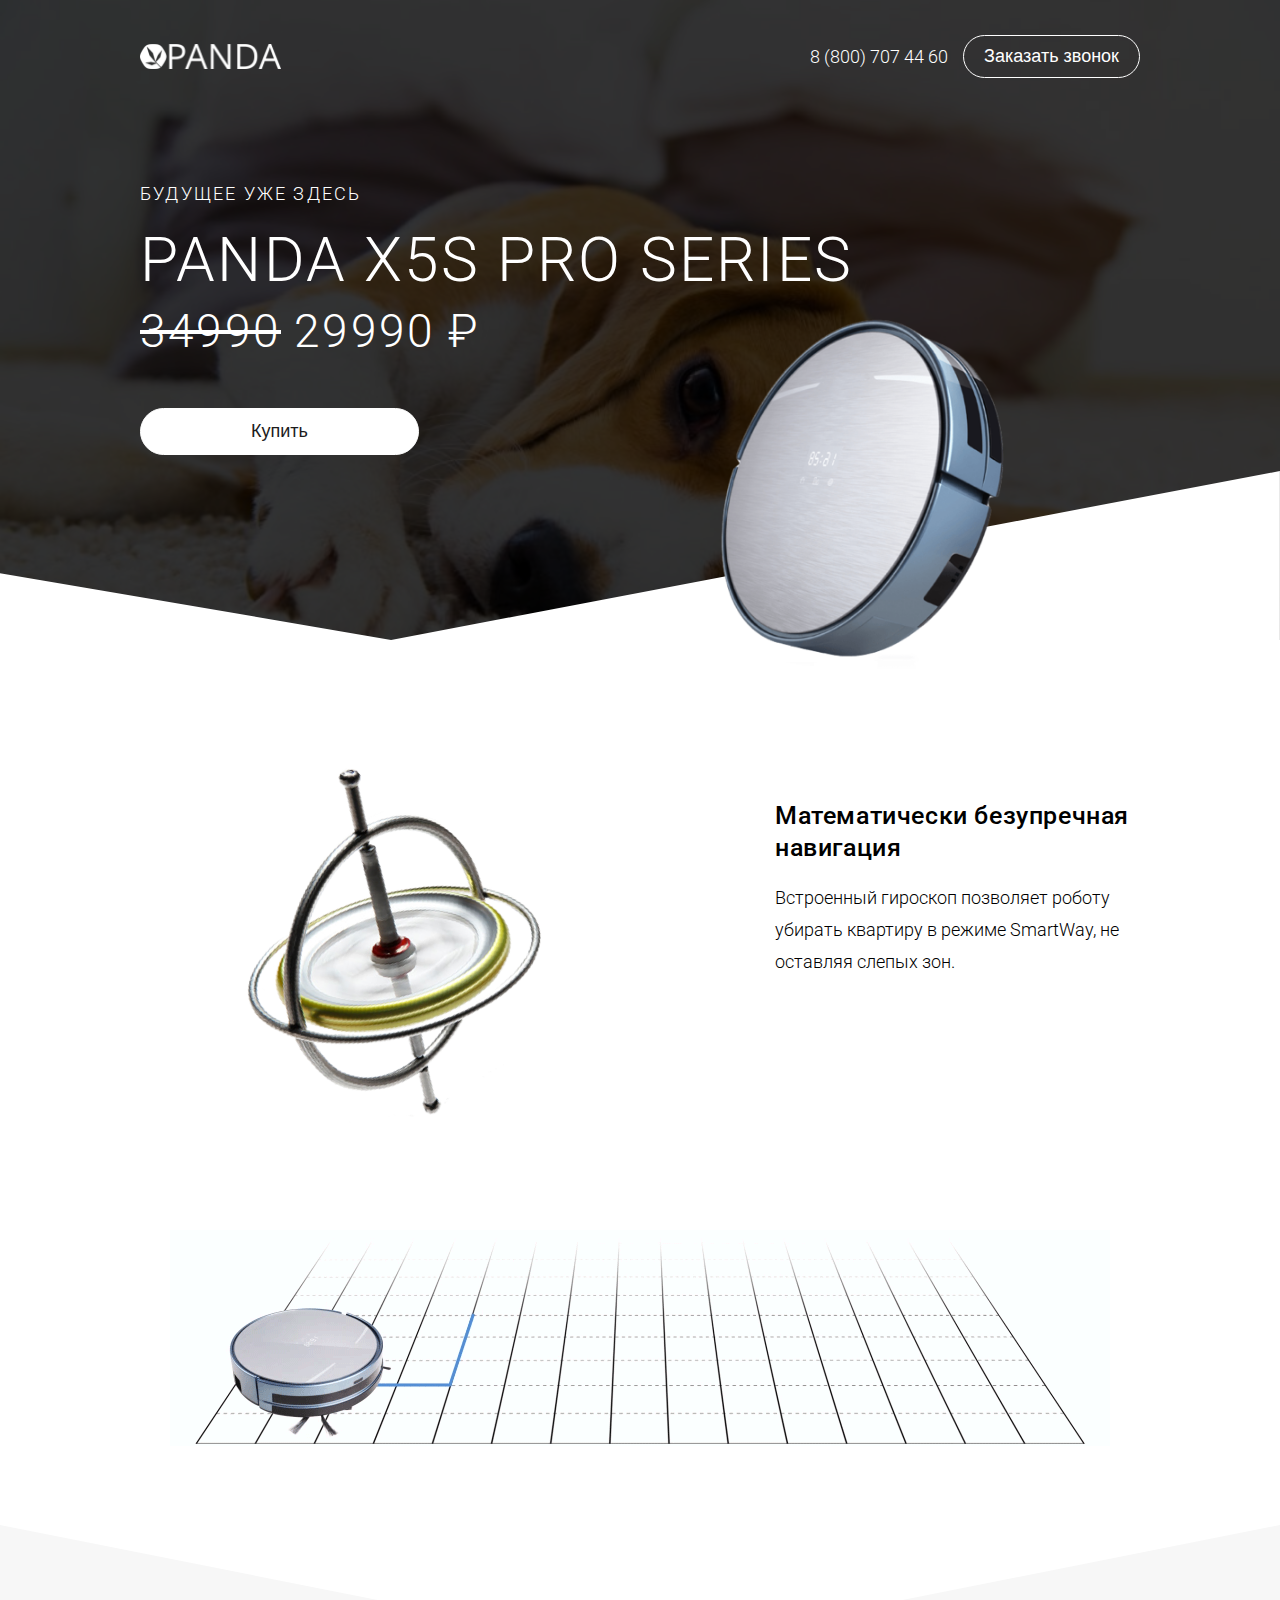
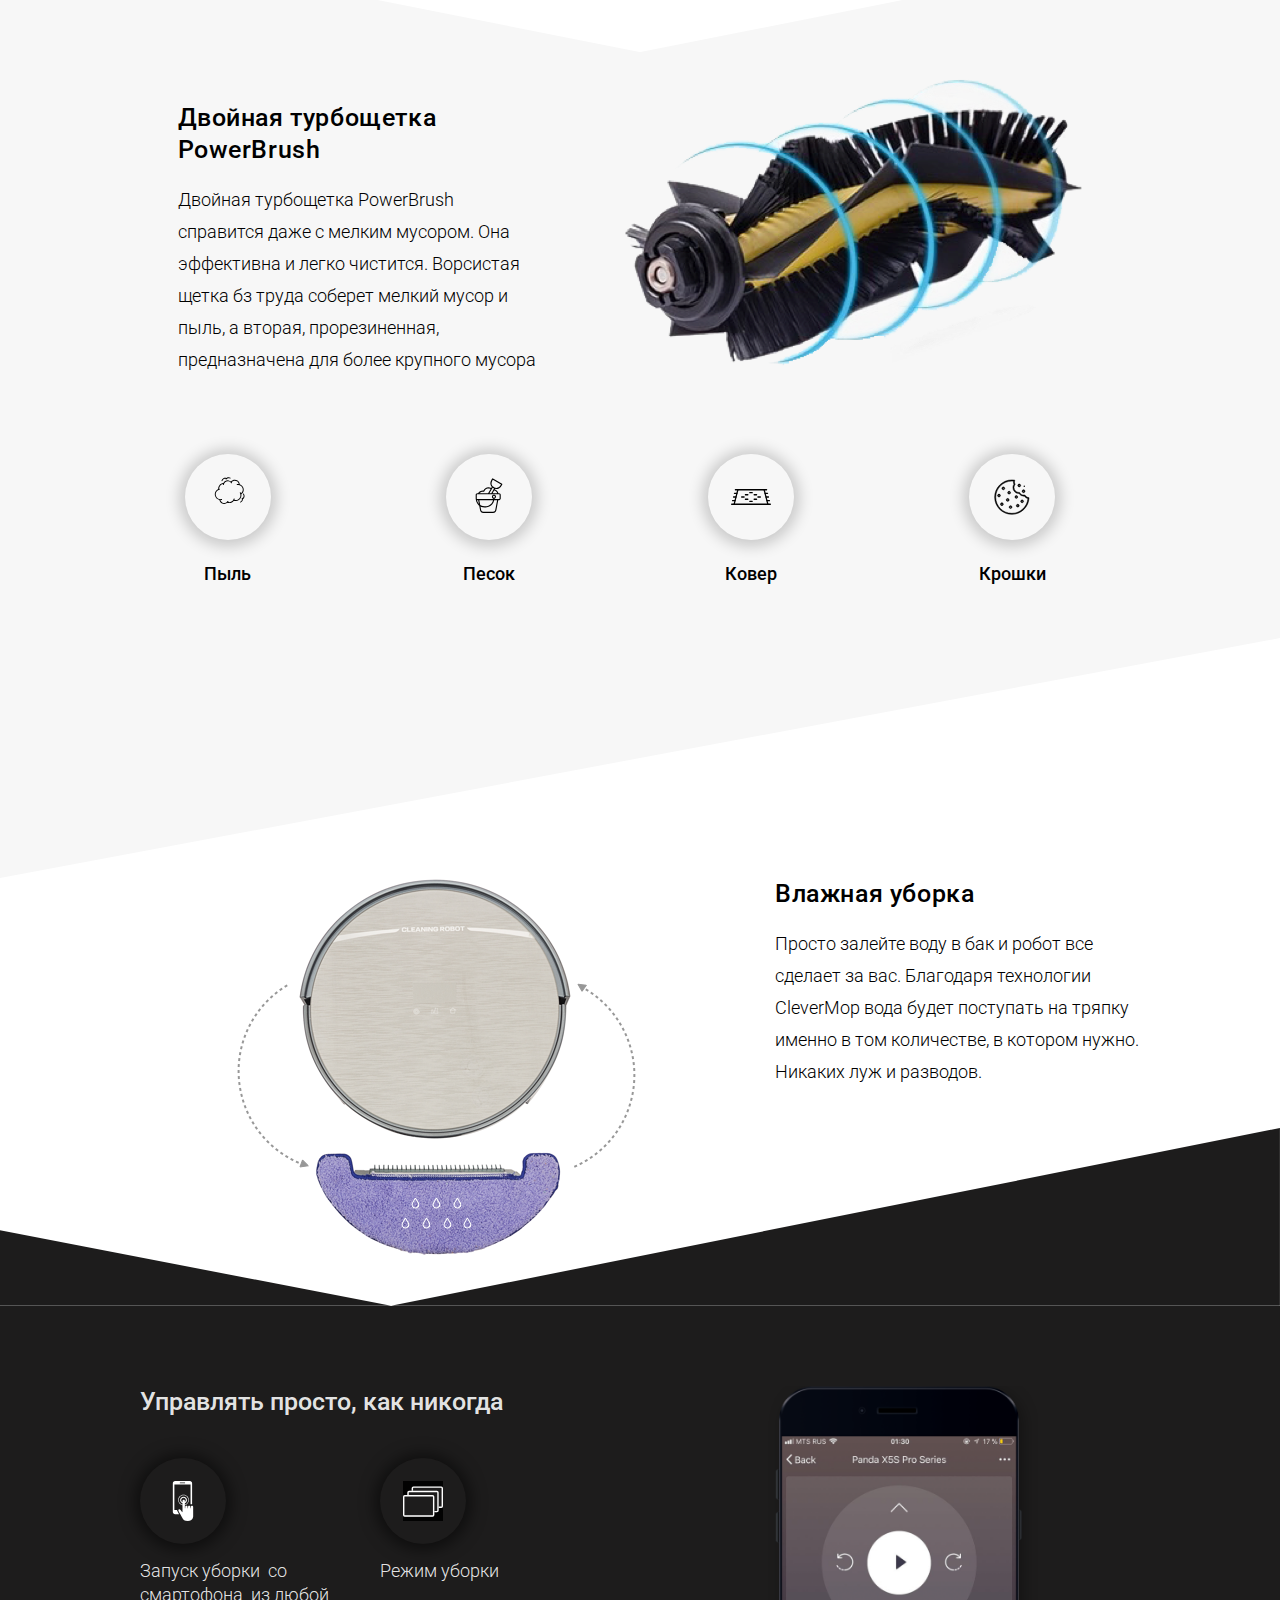
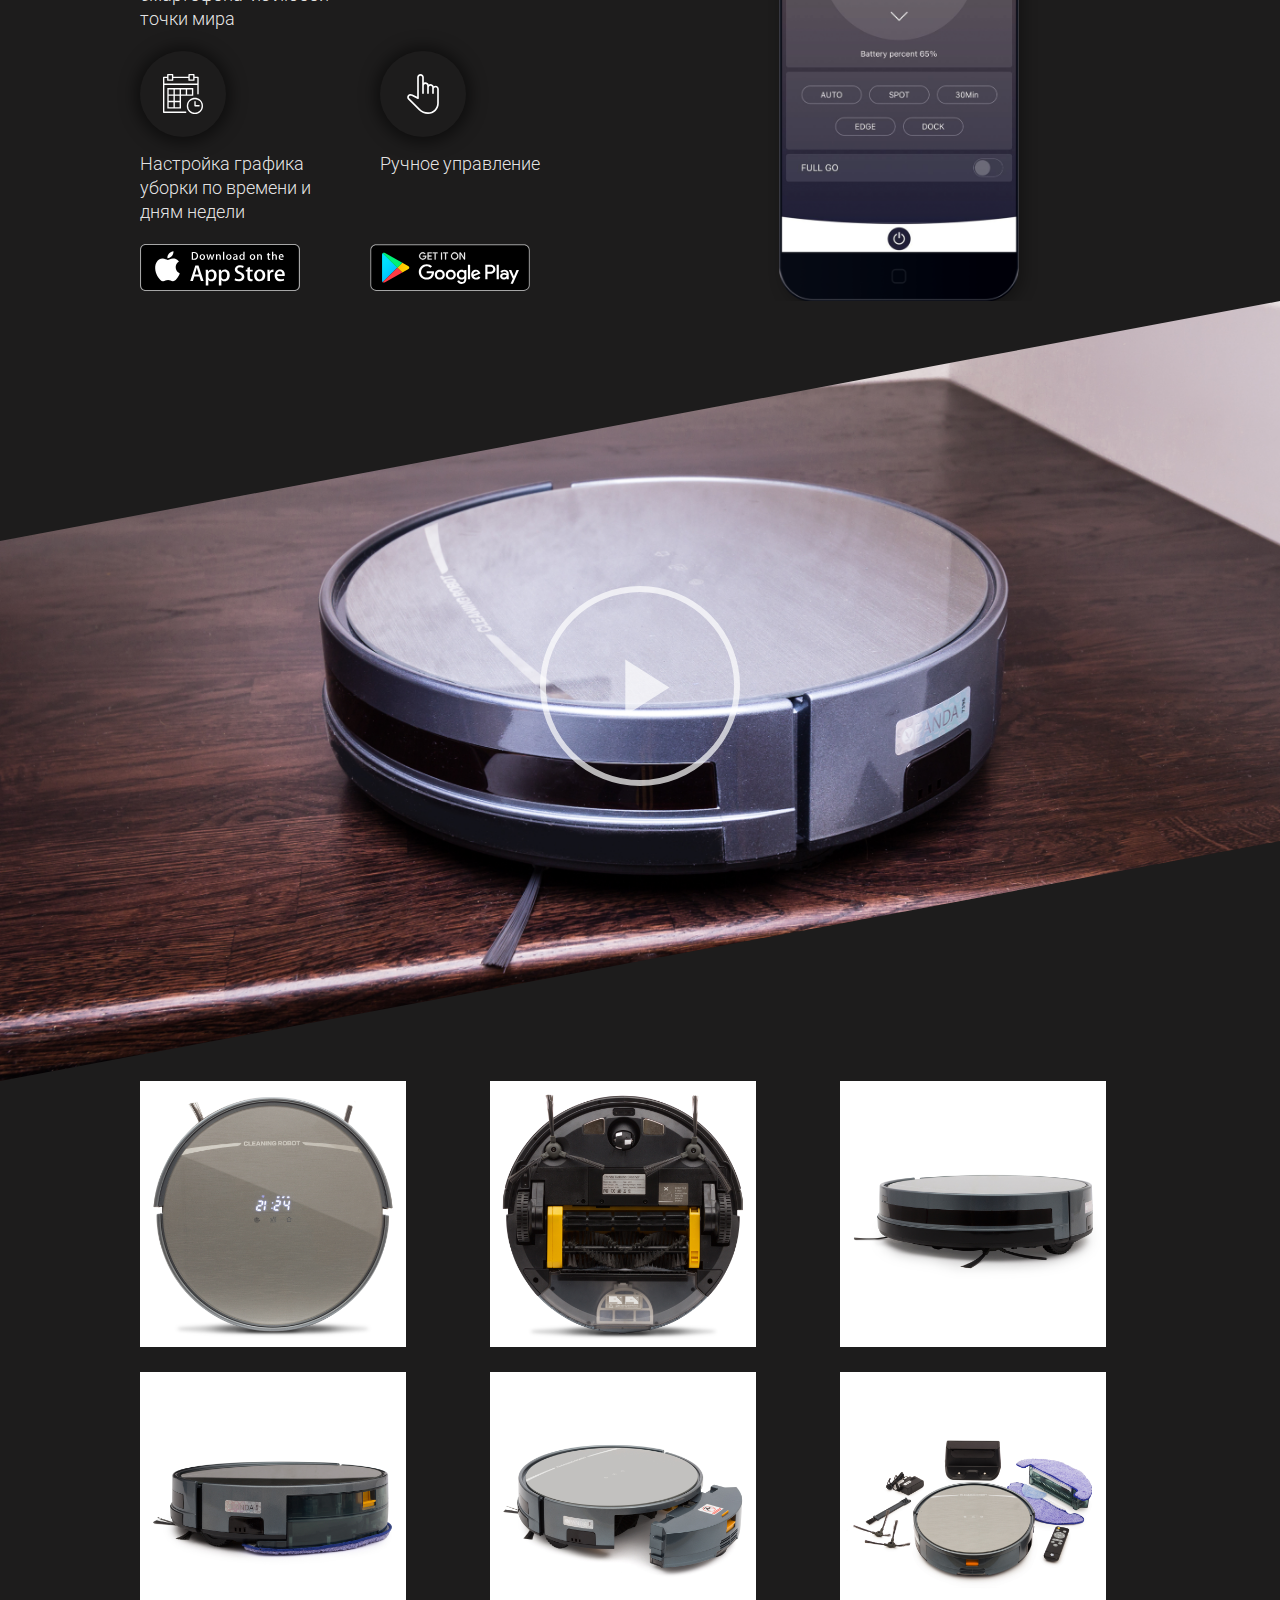
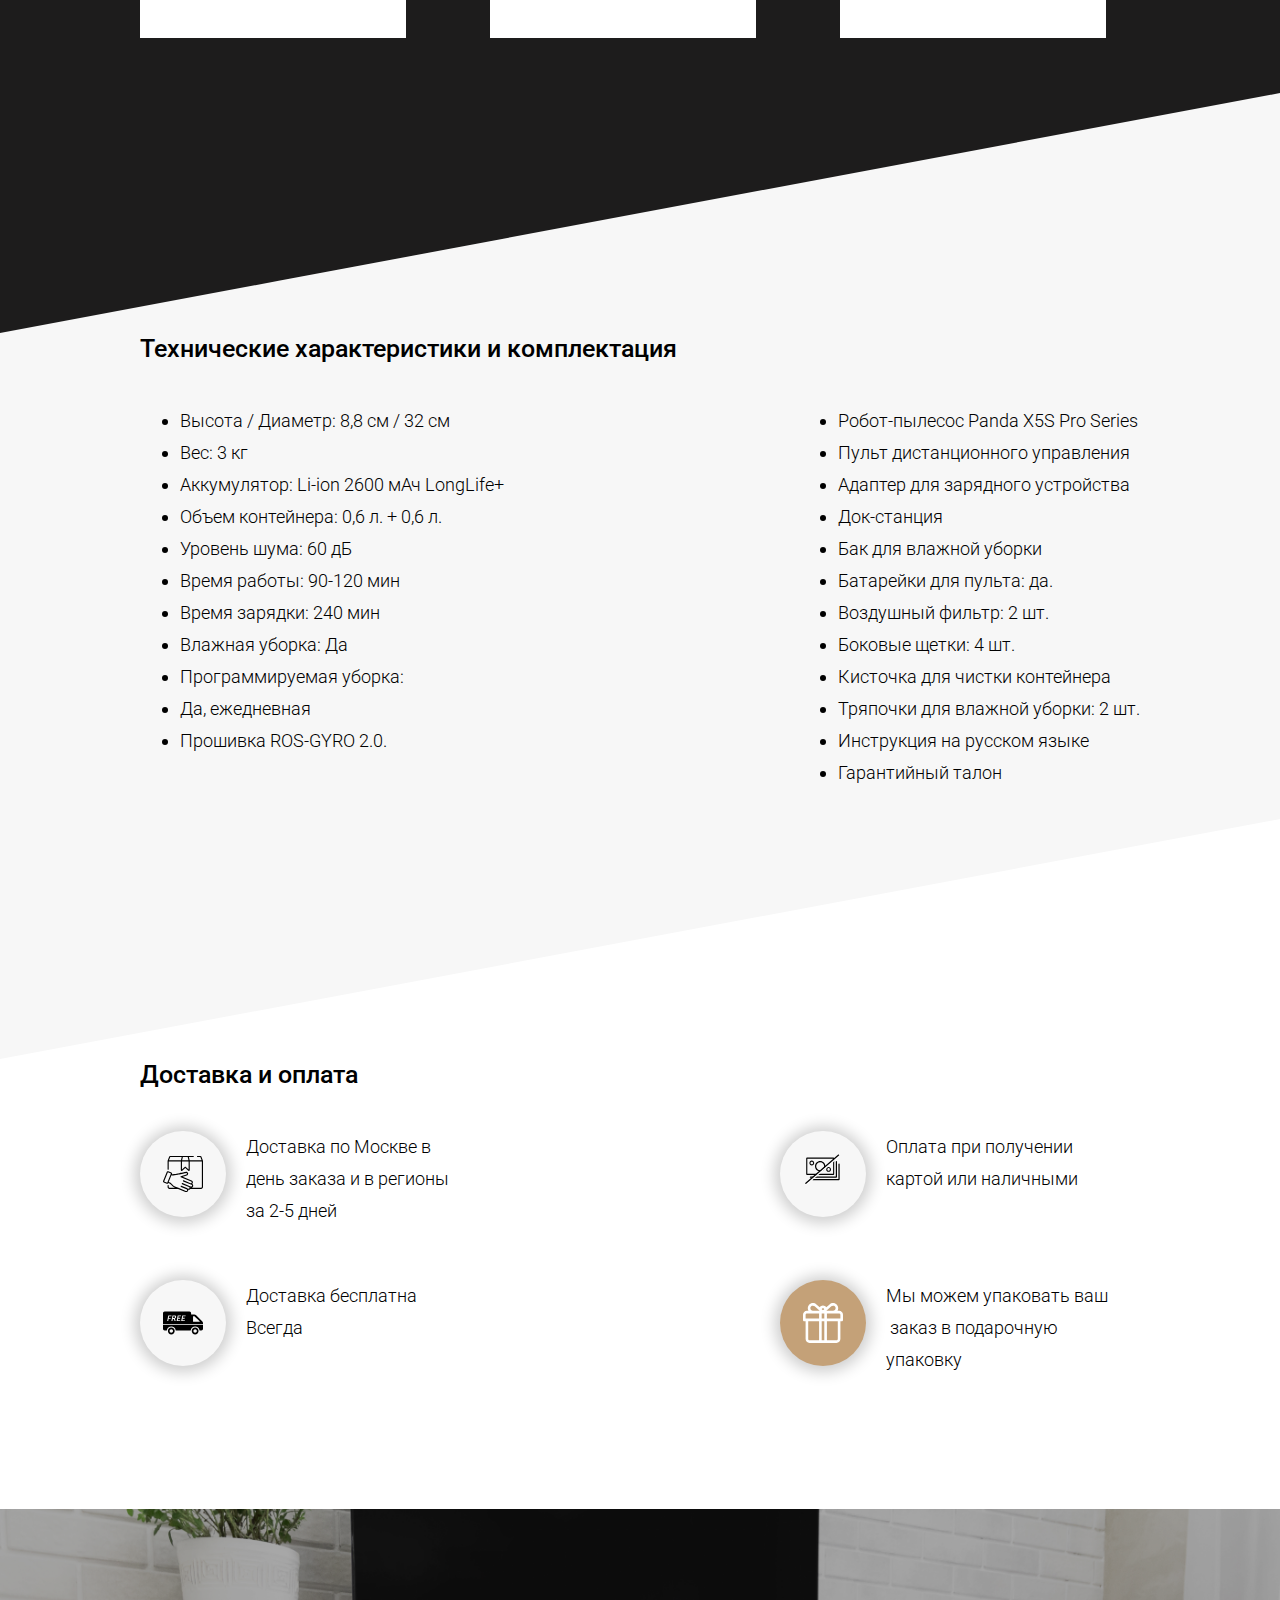
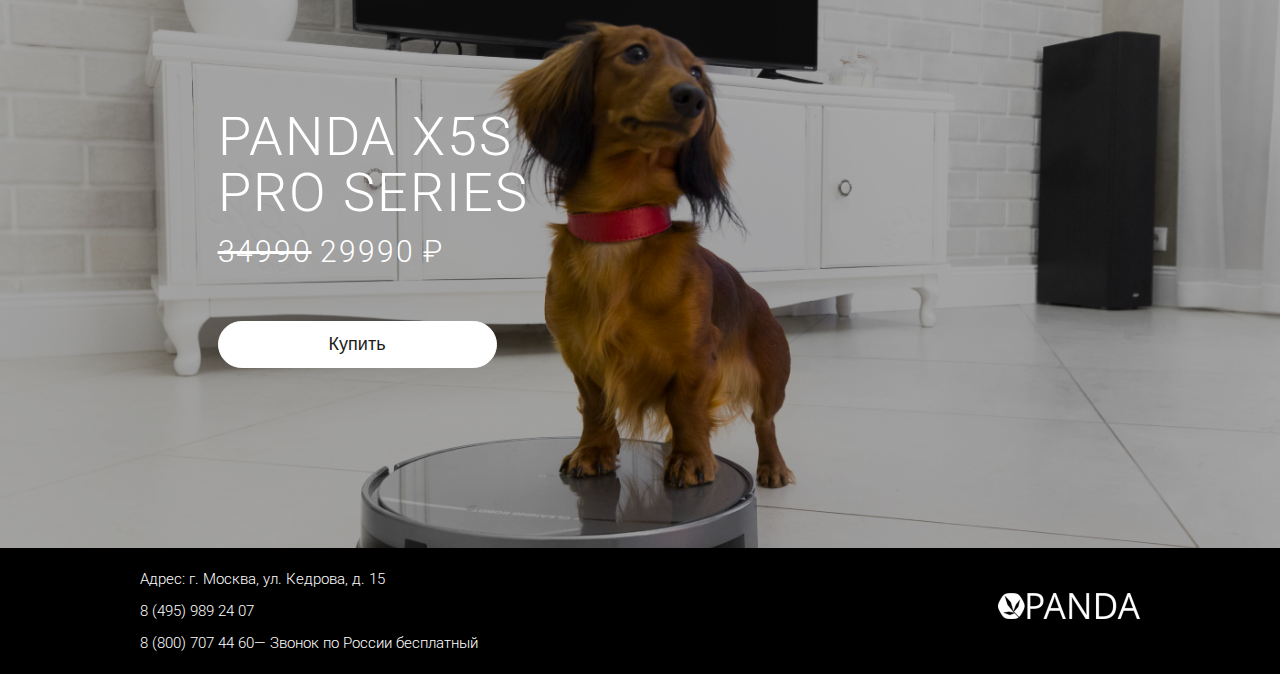
==== commit adb4b8b7: "Последние правки" ====
--- a/index.html
+++ b/index.html
@@ -1,16 +1,14 @@
 <!DOCTYPE html>
 <html lang="ru">
-<head>
+  <head>
     <meta charset="utf-8">
-<meta http-equiv="X-UA-Compatible" content="IE=edge">
+    <meta http-equiv="X-UA-Compatible" content="IE=edge">
     <meta name="cleartype" content="on">
- <title>Робот-пылесос Panda X5S PRO Series</title>
-    <meta name="description" content="">
-    <meta name="keywords" content="">
+    <title>Робот-пылесос Panda X5S PRO Series</title>
     <meta name="viewport" content="width=device-width">
     <link href="css/normalize.css" rel="stylesheet">
     <link href="css/promo-css.css" rel="stylesheet">
-<link rel="stylesheet" href="feedback/css/jquery.arcticmodal.css">
+    <link rel="stylesheet" href="feedback/css/jquery.arcticmodal.css">
     <link href="https://fonts.googleapis.com/css?family=Roboto:300,500" rel="stylesheet">
     <script src="https://ajax.googleapis.com/ajax/libs/jquery/2.2.2/jquery.min.js"></script>
     <script src="https://www.youtube.com/player_api"></script>
@@ -21,413 +19,334 @@
     <script src="feedback/js/jquery.arcticmodal.js"></script>
     <script src="feedback/js/jquery.jgrowl.js"></script>
     <script src="scripts/plugins/jquery.xfade-1.0.js"></script>
-<script>
-  (function(i,s,o,g,r,a,m){i['GoogleAnalyticsObject']=r;i[r]=i[r]||function(){
-  (i[r].q=i[r].q||[]).push(arguments)},i[r].l=1*new Date();a=s.createElement(o),
-  m=s.getElementsByTagName(o)[0];a.async=1;a.src=g;m.parentNode.insertBefore(a,m)
-  })(window,document,'script','https://www.google-analytics.com/analytics.js','ga');
-  ga('create', 'UA-94040518-1', 'auto');
-  ga('send', 'pageview');
-  </script>
-
-  <!-- Facebook Pixel Code -->
-  <script>
-  !function(f,b,e,v,n,t,s)
-  {if(f.fbq)return;n=f.fbq=function(){n.callMethod?
-  n.callMethod.apply(n,arguments):n.queue.push(arguments)};
-  if(!f._fbq)f._fbq=n;n.push=n;n.loaded=!0;n.version='2.0';
-  n.queue=[];t=b.createElement(e);t.async=!0;
-  t.src=v;s=b.getElementsByTagName(e)[0];
-  s.parentNode.insertBefore(t,s)}(window,document,'script',
-  'https://connect.facebook.net/en_US/fbevents.js');
-   fbq('init', '332268013857589'); 
-  fbq('track', 'PageView');
-  </script>
-
-  <noscript>
-   <img height="1" width="1" src="https://www.facebook.com/tr?id=332268013857589&ev=PageView&noscript=1"/>
-  </noscript>
-  <!-- End Facebook Pixel Code -->
-<!-- Yandex.Metrika counter -->
-<script type="text/javascript" >
-    (function (d, w, c) {
-        (w[c] = w[c] || []).push(function() {
-            try {
-                w.yaCounter34260540 = new Ya.Metrika({
-                    id:34260540,
-                    clickmap:true,
-                    trackLinks:true,
-                    accurateTrackBounce:true,
-                    webvisor:true
-                });
-            } catch(e) { }
-        });
-
-        var n = d.getElementsByTagName("script")[0],
-            s = d.createElement("script"),
-            f = function () { n.parentNode.insertBefore(s, n); };
-        s.type = "text/javascript";
-        s.async = true;
-        s.src = "https://mc.yandex.ru/metrika/watch.js";
-
-        if (w.opera == "[object Opera]") {
-            d.addEventListener("DOMContentLoaded", f, false);
-        } else { f(); }
-    })(document, window, "yandex_metrika_callbacks");
-</script>
-<noscript><div><img src="https://mc.yandex.ru/watch/34260540" style="position:absolute; left:-9999px;" alt="" /></div></noscript>
-<!-- /Yandex.Metrika counter -->
-</head>
-<body>
+  </head>
+  <body>
     <div class="wrapper">
-        <header class="main-header">
-            <div class="main-header-box">
-            <h1 class="visually-hidden">Робот-пылесос Panda X5S PRO Series</h1>
-            <nav class="page-navigation">
-                <a class="logo" href="http://www.panda-robotics.ru"><img src="./img/logo.png" width="141" height="26" alt="Логотип Panda"></a>
-                <span>&nbsp;8 (800) 707 44 60</span>
-                <button class="button btn-call" data-toggle="modal" data-target="#zvonok">Заказать звонок</a>
-            </nav>
-            <div class="info">
-                <p>Будущее уже здесь</p>
-                <h2>Panda X5S PRO Series</h2>
-                <p><span>34990</span> 29990 ₽</p>
-            </div>
-            <button data-toggle="modal" data-target="#zakaz" class="button btn-order price__order" data-product="Promo page/Panda X5S PRO Series">Купить</button>
-            <img src="./img/pic-1.png" width="315" height="390" alt="Фото пылесоса Panda X5S PRO Series">
-            </div>
-            <div class="svg-bottom">
-                <svg width="100%" viewBox="0 0 1440 190" preserveAspectRatio="xMinYMin meet">
-                    <polygon points="1440,0 440,190 1440,190" fill="#ffffff"/>
-                    <polygon points="0,190 440,190 0,115" fill="#ffffff"/>
-                </svg>
-            </div>
-        </header>
-        <main class="box">
-            <h2 class="visually-hidden">Преимущества пылесоса Panda X5S PRO Series</h2>
-            <section class="gyro">
-                <div class="gyro-box">
-                    <div class="item-info gyro-info">
-                        <h3>Математически безупречная навигация</h3>
-                        <p>Встроенный гироскоп позволяет роботу убирать квартиру в режиме SmartWay, не оставляя слепых зон.</p>
-                    </div>
-                    <img src="./img/way.gif" width="940" height="216" alt="Работа навигации">
-                </div>
-                <div class="svg-bottom">
-                    <svg width="100%" viewBox="0 0 1440 143" preserveAspectRatio="xMinYMin meet">
-                        <polygon points="1440,0 720,143 1440,143" fill="#f7f7f7"/>
-                        <polygon points="0,143 720,143 0,0" fill="#f7f7f7"/>
-                    </svg>
-                </div>
-            </section>
-            <section class="brush">
-                <div class="brush-box">
-                    <div class="item-info brush-info">
-                        <h3>Двойная турбощетка PowerBrush</h3>
-                        <p>Двойная турбощетка PowerBrush справится даже с мелким мусором. Она эффективна и легко чистится. Ворсистая щетка бз труда соберет мелкий мусор и пыль, а вторая, прорезиненная, предназначена для более крупного мусора</p>
-                    </div>
-                    <div class="litter">
-                        <div class="litter-item">
-                            <div class="litter-circle">
-                                <img src="./img/dust2.svg" width="40" height="40">
-                            </div>
-                            <p>Пыль</p>
-                        </div>
-                        <div class="litter-item">
-                            <div class="litter-circle">
-                                <img src="./img/dog.svg" width="40" height="40">
-                            </div>
-                            <p>Шерсть</p>
-                        </div>
-                        <div class="litter-item">
-                            <div class="litter-circle">
-                                <img src="./img/sand.svg" width="40" height="40">
-                            </div>
-                            <p>Песок</p>
-                        </div>
-                        <div class="litter-item">
-                            <div class="litter-circle">
-                                <img src="./img/carpet2.svg" width="40" height="40">
-                            </div>
-                            <p>Ковер</p>
-                        </div>
-                        <div class="litter-item">
-                            <div class="litter-circle">
-                                <img src="./img/cookie.svg" width="40" height="40">
-                            </div>
-                            <p>Крошки</p>
-                        </div>
-                    </div>
-                </div>
-                <div class="svg-bottom svg-brush">
-                    <svg width="100%" viewBox="0 0 1440 270" preserveAspectRatio="xMinYMin meet">
-                        <polygon points="1440,0 0,270 1440,270" fill="#ffffff"/>
-                    </svg>
-                </div>
-            </section>
-            <section class="wet-clean">
-                <div class="wet-clean-box">
-                    <div class="item-info wet-info">
-                        <h3>Влажная уборка</h3>
-                        <p>Просто залейте воду в бак и робот все сделает за вас. Благодаря технологии CleverMop вода будет поступать на тряпку именно в том количестве, в котором нужно. Никаких луж и разводов.</p>
-                    </div>
-                </div>
-                <div class="svg-bottom svg-wet">
-                    <svg width="100%" viewBox="0 0 1440 200" preserveAspectRatio="xMinYMin meet">
-                        <polygon points="1440,0 440,200 1440,200" fill="#1d1c1c"/>
-                        <polygon points="0,200 440,200 0,115" fill="#1d1c1c"/>
-                    </svg>
-                </div>
-            </section>
-            <section class="application">
-                <h2 class="visually-hidden">Приложение для пылесоса</h2>
-                <div class="application-box">
-                    <h3>Управлять просто, как никогда</h3>
-                    <div class="app-items">
-                        <div class="app-item">
-                            <div class="app-circle">
-                                <img src="./img/smartphone.svg" width="40" height="40">
-                            </div>
-                            <p>Запуск уборки  +      <header class="main-header">
+        <div class="main-header-box">
+          <h1 class="visually-hidden">Робот-пылесос Panda X5S PRO Series</h1>
+          <nav class="page-navigation">
+            <a class="logo" href="http://www.panda-robotics.ru"><img src="./img/logo.png" width="141" height="26" alt="Логотип Panda"></a>
+            <span>&nbsp;8 (800) 707 44 60</span>
+            <button class="button btn-call" data-toggle="modal" data-target="#zvonok">Заказать звонок</button>
+          </nav>
+          <div class="info">
+            <p>Будущее уже здесь</p>
+            <h2>Panda X5S PRO Series</h2>
+            <p><span>34990</span> 29990 ₽</p>
+          </div>
+          <button data-toggle="modal" data-target="#zakaz" class="button btn-order price__order" data-product="Promo page/Panda X5S PRO Series">Купить</button>
+          <img src="./img/pic-1.png" width="315" height="390" alt="Фото пылесоса Panda X5S PRO Series">
+        </div>
+        <div class="svg-bottom">
+          <svg width="100%" viewBox="0 0 1440 190" preserveAspectRatio="xMinYMin meet">
+            <polygon points="1440,0 440,190 1440,190" fill="#ffffff"/>
+            <polygon points="0,190 440,190 0,115" fill="#ffffff"/>
+          </svg>
+        </div>
+      </header>
+      <main class="box">
+        <h2 class="visually-hidden">Преимущества пылесоса Panda X5S PRO Series</h2>
+        <section class="gyro">
+          <div class="gyro-box">
+            <div class="item-info gyro-info">
+              <h3>Математически безупречная навигация</h3>
+              <p>Встроенный гироскоп позволяет роботу убирать квартиру в режиме SmartWay, не оставляя слепых зон.</p>
+            </div>
+            <img src="./img/way.gif" width="940" height="216" alt="Работа навигации">
+          </div>
+          <div class="svg-bottom">
+            <svg width="100%" viewBox="0 0 1440 143" preserveAspectRatio="xMinYMin meet">
+              <polygon points="1440,0 720,143 1440,143" fill="#f7f7f7"/>
+              <polygon points="0,143 720,143 0,0" fill="#f7f7f7"/>
+            </svg>
+          </div>
+        </section>
+        <section class="brush">
+          <div class="brush-box">
+            <div class="item-info brush-info">
+              <h3>Двойная турбощетка PowerBrush</h3>
+              <p>Двойная турбощетка PowerBrush справится даже с мелким мусором. Она эффективна и легко чистится. Ворсистая щетка бз труда соберет мелкий мусор и пыль, а вторая, прорезиненная, предназначена для более крупного мусора</p>
+            </div>
+            <div class="litter">
+              <div class="litter-item">
+                <div class="litter-circle">
+                  <img src="./img/dust2.svg" width="40" height="40" alt="Пыль">
+                </div>
+                <p>Пыль</p>
+              </div>
+              <div class="litter-item">
+                <div class="litter-circle">
+                  <img src="./img/sand.svg" width="40" height="40" alt="Песок">
+                </div>
+                <p>Песок</p>
+              </div>
+              <div class="litter-item">
+                <div class="litter-circle">
+                  <img src="./img/carpet.svg" width="40" height="40" alt="Ковер">
+                </div>
+                <p>Ковер</p>
+              </div>
+              <div class="litter-item">
+                <div class="litter-circle">
+                  <img src="./img/cookie.svg" width="40" height="40" alt="Еда">
+                </div>
+                <p>Крошки</p>
+              </div>
+            </div>
+          </div>
+          <div class="svg-bottom svg-brush">
+            <svg width="100%" viewBox="0 0 1440 270" preserveAspectRatio="xMinYMin meet">
+              <polygon points="1440,0 0,270 1440,270" fill="#ffffff"/>
+            </svg>
+          </div>
+        </section>
+        <section class="wet-clean">
+          <div class="wet-clean-box">
+            <div class="item-info wet-info">
+              <h3>Влажная уборка</h3>
+              <p>Просто залейте воду в бак и робот все сделает за вас. Благодаря технологии CleverMop вода будет поступать на тряпку именно в том количестве, в котором нужно. Никаких луж и разводов.</p>
+            </div>
+          </div>
+          <div class="svg-bottom svg-wet">
+            <svg width="100%" viewBox="0 0 1440 200" preserveAspectRatio="xMinYMin meet">
+              <polygon points="1440,0 440,200 1440,200" fill="#1d1c1c"/>
+              <polygon points="0,200 440,200 0,115" fill="#1d1c1c"/>
+            </svg>
+          </div>
+        </section>
+        <section class="application">
+          <h2 class="visually-hidden">Приложение для пылесоса</h2>
+          <div class="application-box">
+            <h3>Управлять просто, как никогда</h3>
+            <div class="app-items">
+              <div class="app-item">
+                <div class="app-circle">
+                  <img src="./img/smartphone.svg" width="40" height="40" alt="Смартфон">
+                </div>
+                <p>Запуск уборки   со смартофона    из любой точки мира</p>
-                        </div>
-                        <div class="app-item">
-                            <div class="app-circle">
-                                <img src="./img/browsers.svg" width="40" height="40">
-                            </div>
-                            <p>Режим уборки</p>
-                        </div>
-                        <div class="app-item">
-                            <div class="app-circle">
-                                <img src="./img/calendar.svg" width="40" height="40">
-                            </div>
-                            <p>Настройка графика уборки по времени и дням недели</p>
-                        </div>
-                        <div class="app-item">
-                            <div class="app-circle">
-                                <img src="./img/select.svg" width="40" height="40">
-                            </div>
-                            <p>Ручное управление</p>
-                        </div>
-                        <div class="app-item-store">
-                            <a href="https://itunes.apple.com/app/tuyasmart-smart-life-smart-living/id1034649547" target="_blank"><img src="./img/appstore.svg" width="160"></a>
-                        </div>
-                        <div class="app-item-google">
-                            <a href="https://play.google.com/store/apps/details?id=com.tuya.smart" target="_blank"><img src="./img/googleplay.svg" width="160"></a>
-                        </div>
-                    </div>
-                </div>
-            </section>
-            <section class="promo-video">
-                <div class="svg-bottom svg-top">
-                    <svg width="100%" viewBox="0 0 1440 270" preserveAspectRatio="xMinYMin meet">
-                        <polygon points="0,0 1440,0 0,270" fill="#1d1c1c"/>
-                    </svg>
-                </div>
-                <div class="promo-video-box">
-                <div class="button-box">
-                <a href="#" onclick="open_popup('#box-2', 250, 360, 'gAtcxVa7hGI')">
-                        <img src="./img/playbutton.svg" width="200">
-                    </a>
-                    <div id="box-2" class="pop-up"><div class="popup-close" onclick="close_popup('#box-2')"></div></div>
-                </div>
-                </div>
-                <div class="svg-bottom svg-promo">
-                    <svg width="100%" viewBox="0 0 1440 270" preserveAspectRatio="xMinYMin meet">
-                        <polygon points="1440,0 0,270 1440,270" fill="#1d1c1c"/>
-                    </svg>
-                </div>
-            </section>
-            <section class="slider">
-                <div class="slider-box">
-                    <h2 class="visually-hidden">Фотографии пылесоса</h2>
-                    <a href="img/photo-1.jpg" class="flipLightBox">
-                        <img src="img/photo-1.jpg" width="266" height="266" alt="flipLightBox Image 1" />
-                        <span><b>Panda X5S PRO</b></span>
-                    </a>
-
-                    <a href="img/photo-2.jpg" class="flipLightBox">
-                        <img src="img/photo-2.jpg" width="266" height="266" alt="flipLightBox Image 2" />
-                        <span><b>Panda X5S PRO</b></span>
-                    </a>
-
-                    <a href="img/photo-3.jpg" class="flipLightBox">
-                        <img src="img/photo-3.jpg" width="266" height="266" alt="flipLightBox Image 3" />
-                        <span><b>Panda X5S PRO</b></span>
-                    </a>
-                    <a href="img/photo-4.jpg" class="flipLightBox">
-                        <img src="img/photo-4.jpg" width="266" height="266" alt="flipLightBox Image 4" />
-                        <span><b>Panda X5S PRO</b></span>
-                    </a>
-                    <a href="img/photo-5.jpg" class="flipLightBox">
-                        <img src="img/photo-5.jpg" width="266" height="266" alt="flipLightBox Image 4" />
-                        <span><b>Panda X5S PRO</b></span>
-                    </a>
-                    <a href="img/photo-6.jpg" class="flipLightBox">
-                        <img src="img/photo-6.jpg" width="266" height="266" alt="flipLightBox Image 4" />
-                        <span><b>Panda X5S PRO</b></span>
-                    </a>
-                </div>
-                <div class="svg-bottom svg-specs">
-                    <svg width="100%" viewBox="0 0 1440 270" preserveAspectRatio="xMinYMin meet">
-                        <polygon points="1440,0 0,270 1440,270" fill="#f7f7f7"/>
-                    </svg>
-                </div>
-            </section>
-            <section class="specs">
-                <div class="specs-box">
-                    <h2>Технические характеристики и комплектация</h2>
-                    <ul>
-                        <li>Высота / Диаметр: 8,8 см / 32 см</li>
-                        <li>Вес: 3 кг</li>
-                        <li>Аккумулятор: Li-ion 2600 мАч LongLife+</li>
-                        <li>Объем контейнера: 0,6 л. + 0,6 л.</li>
-                        <li>Уровень шума: 60 дБ</li>
-                        <li>Время работы: 90-120 мин</li>
-                        <li>Время зарядки: 240 мин</li>
-                        <li>Влажная уборка: Да</li>
-                        <li>Программируемая уборка:</li> 
-                        <li>Да, ежедневная</li>
-                        <li>Прошивка ROS-GYRO 2.0.</li>
-                    </ul>
-                    <ul>
-                        <li>Робот-пылесос Panda X5S Pro Series</li>
-                        <li>Пульт дистанционного управления</li>
-                        <li>Адаптер для зарядного устройства</li>
-                        <li>Док-станция</li>
-                        <li>Бак для влажной уборки</li>
-                        <li>Батарейки для пульта: да.</li>
-                        <li>Воздушный фильтр: 2 шт.</li>
-                        <li>Боковые щетки: 4 шт.</li>
-                        <li>Кисточка для чистки контейнера</li>
-                        <li>Тряпочки для влажной уборки: 2 шт.</li>
-                        <li>Инструкция на русском языке</li>
-                        <li>Гарантийный талон</li>
-                    </ul>
-                </div>
-                <div class="svg-bottom svg-brush">
-                    <svg width="100%" viewBox="0 0 1440 270" preserveAspectRatio="xMinYMin meet">
-                        <polygon points="1440,0 0,270 1440,270" fill="#ffffff"/>
-                    </svg>
-                </div>
-            </section>
-            <section class="pay">
-                <div class="pay-box">
-                    <h2>Доставка и оплата</h2>
-                    <div class="pay-item">
-                        <div class="delivery-circle">
-                            <img src="./img/package.svg" width="40" height="40">
-                        </div>
-                        <p>Доставка по Москве в день заказа и в регионы  +              </div>
+              <div class="app-item">
+                <div class="app-circle">
+                  <img src="./img/browsers.svg" width="40" height="40" alt="Браузер">
+                </div>
+                <p>Режим уборки</p>
+              </div>
+              <div class="app-item">
+                <div class="app-circle">
+                  <img src="./img/calendar.svg" width="40" height="40" alt="Календарь">
+                </div>
+                <p>Настройка графика уборки по времени и дням недели</p>
+              </div>
+              <div class="app-item">
+                <div class="app-circle">
+                  <img src="./img/select.svg" width="40" height="40" alt="Управление">
+                </div>
+                <p>Ручное управление</p>
+              </div>
+              <div class="app-item-store">
+                <a href="https://itunes.apple.com/app/tuyasmart-smart-life-smart-living/id1034649547" target="_blank"><img src="./img/appstore.svg" width="160" alt="Загрузить из AppStore"></a>
+              </div>
+              <div class="app-item-google">
+                <a href="https://play.google.com/store/apps/details?id=com.tuya.smart" target="_blank"><img src="./img/googleplay.svg" width="160" alt="Загрузить из GooglePlay"></a>
+              </div>
+            </div>
+          </div>
+        </section>
+        <section class="promo-video">
+          <h2 class="visually-hidden">Промо-видео</h2>
+          <div class="svg-bottom svg-top">
+            <svg width="100%" viewBox="0 0 1440 270" preserveAspectRatio="xMinYMin meet">
+              <polygon points="0,0 1440,0 0,270" fill="#1d1c1c"/>
+            </svg>
+          </div>
+          <div class="promo-video-box">
+            <div class="button-box">
+              <a href="#" onclick="open_popup('#box-2', 250, 360, 'gAtcxVa7hGI')">
+                <img src="./img/playbutton.svg" width="200" alt="Play">
+              </a>
+              <div id="box-2" class="pop-up">
+                <div class="popup-close" onclick="close_popup('#box-2')"></div>
+              </div>
+            </div>
+          </div>
+          <div class="svg-bottom svg-promo">
+            <svg width="100%" viewBox="0 0 1440 270" preserveAspectRatio="xMinYMin meet">
+              <polygon points="1440,0 0,270 1440,270" fill="#1d1c1c"/>
+            </svg>
+          </div>
+        </section>
+        <section class="slider">
+        <div class="slider-box">
+          <h2 class="visually-hidden">Фотографии пылесоса</h2>
+          <a href="img/photo-1.jpg" class="flipLightBox">
+            <img src="img/photo-1.jpg" width="266" height="266" alt="Image 1" />
+            <span><b>Panda X5S PRO</b></span>
+          </a>
+          <a href="img/photo-2.jpg" class="flipLightBox">
+            <img src="img/photo-2.jpg" width="266" height="266" alt="Image 2" />
+            <span><b>Panda X5S PRO</b></span>
+          </a>
+          <a href="img/photo-3.jpg" class="flipLightBox">
+            <img src="img/photo-3.jpg" width="266" height="266" alt="Image 3" />
+            <span><b>Panda X5S PRO</b></span>
+          </a>
+          <a href="img/photo-4.jpg" class="flipLightBox">
+            <img src="img/photo-4.jpg" width="266" height="266" alt="Image 4" />
+            <span><b>Panda X5S PRO</b></span>
+          </a>
+          <a href="img/photo-5.jpg" class="flipLightBox">
+            <img src="img/photo-5.jpg" width="266" height="266" alt="Image 5" />
+            <span><b>Panda X5S PRO</b></span>
+          </a>
+          <a href="img/photo-6.jpg" class="flipLightBox">
+            <img src="img/photo-6.jpg" width="266" height="266" alt="Image 6" />
+            <span><b>Panda X5S PRO</b></span>
+          </a>
+        </div>
+        <div class="svg-bottom svg-specs">
+          <svg width="100%" viewBox="0 0 1440 270" preserveAspectRatio="xMinYMin meet">
+            <polygon points="1440,0 0,270 1440,270" fill="#f7f7f7"/>
+          </svg>
+        </div>
+      </section>
+      <section class="specs">
+        <div class="specs-box">
+          <h2>Технические характеристики и комплектация</h2>
+          <ul>
+            <li>Высота / Диаметр: 8,8 см / 32 см</li>
+            <li>Вес: 3 кг</li>
+            <li>Аккумулятор: Li-ion 2600 мАч LongLife+</li>
+            <li>Объем контейнера: 0,6 л. + 0,6 л.</li>
+            <li>Уровень шума: 60 дБ</li>
+            <li>Время работы: 90-120 мин</li>
+            <li>Время зарядки: 240 мин</li>
+            <li>Влажная уборка: Да</li>
+            <li>Программируемая уборка:</li> 
+            <li>Да, ежедневная</li>
+            <li>Прошивка ROS-GYRO 2.0.</li>
+          </ul>
+          <ul>
+            <li>Робот-пылесос Panda X5S Pro Series</li>
+            <li>Пульт дистанционного управления</li>
+            <li>Адаптер для зарядного устройства</li>
+            <li>Док-станция</li>
+            <li>Бак для влажной уборки</li>
+            <li>Батарейки для пульта: да.</li>
+            <li>Воздушный фильтр: 2 шт.</li>
+            <li>Боковые щетки: 4 шт.</li>
+            <li>Кисточка для чистки контейнера</li>
+            <li>Тряпочки для влажной уборки: 2 шт.</li>
+            <li>Инструкция на русском языке</li>
+            <li>Гарантийный талон</li>
+          </ul>
+        </div>
+        <div class="svg-bottom svg-brush">
+          <svg width="100%" viewBox="0 0 1440 270" preserveAspectRatio="xMinYMin meet">
+            <polygon points="1440,0 0,270 1440,270" fill="#ffffff"/>
+          </svg>
+        </div>
+      </section>
+      <section class="pay">
+        <div class="pay-box">
+          <h2>Доставка и оплата</h2>
+          <div class="pay-item">
+            <div class="delivery-circle">
+              <img src="./img/package.svg" width="40" height="40" alt="Упаковка">
+            </div>
+            <p>Доставка по Москве в день заказа и в регионы   за 2-5 дней</p>
-                    </div>
-                    <div class="pay-item">
-                        <div class="delivery-circle">
-                            <img src="./img/cash2.svg" width="40" height="40">
-                        </div>
-                        <p>Оплата при получении картой или наличными</p>
-                    </div>
-                    <div class="pay-item">
-                        <div class="delivery-circle">
-                            <img src="./img/free.svg" width="40" height="40">
-                        </div>
-                        <p>Доставка бесплатна Всегда</p>
-                    </div>
-                    <div class="pay-item">
-                        <div class="delivery-circle circle-pack">
-                            <img src="./img/giftbox.svg" width="40" height="40">
-                        </div>
-                        <p>Мы можем упаковать ваш  +          </div>
+          <div class="pay-item">
+            <div class="delivery-circle">
+              <img src="./img/cash2.svg" width="40" height="40" alt="Оплата наличными">
+            </div>
+            <p>Оплата при получении картой или наличными</p>
+          </div>
+            <div class="pay-item">
+              <div class="delivery-circle">
+                <img src="./img/free.svg" width="40" height="40" alt="Бесплатная доставка">
+              </div>
+              <p>Доставка бесплатна Всегда</p>
+            </div>
+            <div class="pay-item">
+              <div class="delivery-circle circle-pack">
+                <img src="./img/giftbox.svg" width="40" height="40" alt="Подарочная упаковка">
+              </div>
+              <p>Мы можем упаковать ваш   заказ в подарочную упаковку</p>
-                    </div>
-                </div>
-            </section>
-                <section class="buy-now">
-                    <div class="buy-now-box">
-                        <h2>Panda x5s pro series</h2>
-                        <p><span>34990</span> 29990 ₽</p>
-                        <button data-toggle="modal" data-target="#zakaz" class="button btn-order price__order" data-product="Promo-page/Panda X5S PRO Series">Купить</button>
-                    </div>
-                </section>
-        </main>
-        <footer class="main-footer">
-            <div class="main-footer-box">
-                <div class="address">
-                    <p>Адрес: г. Москва, ул. Кедрова, д. 15</p>
-                    <ul>
-                        <li>8 (495) 989 24 07</li>
-                        <li>8 (800) 707 44 60— Звонок по России бесплатный</li>
-                    </ul>
-                </div>
-                <a class="logo" href="http://www.panda-robotics.ru"><img src="./img/logo.png" width="" height="" alt="Логотип Panda"></a>
-            </div>
-        </footer>
+            </div>
+          </div>
+        </section>
+        <section class="buy-now">
+          <div class="buy-now-box">
+           <h2>Panda x5s pro series</h2>
+           <p><span>34990</span> 29990 ₽</p>
+           <button data-toggle="modal" data-target="#zakaz" class="button btn-order price__order" data-product="Promo-page/Panda X5S PRO Series">Купить</button>
+          </div>
+        </section>
+      </main>
+      <footer class="main-footer">
+        <div class="main-footer-box">
+          <div class="address">
+            <p>Адрес: г. Москва, ул. Кедрова, д. 15</p>
+            <ul>
+              <li>8 (495) 989 24 07</li>
+              <li>8 (800) 707 44 60— Звонок по России бесплатный</li>
+            </ul>
+          </div>
+          <a class="logo" href="http://www.panda-robotics.ru"><img src="./img/logo.png" alt="Логотип Panda"></a>
+        </div>
+      </footer>
     </div>
     <div class="modal fade" id="zvonok" tabindex="-1" role="dialog">
-            <div class="modal-dialog">
-                <div class="modal-content">
-                    <div class="modal-header">
-                        <a href="#" class="closed" data-dismiss="modal" aria-label="Close">
-                            <img src="./images/close.png">
-                        </a>
-                        <div class="title">Заказать звонок</div>
-                    </div>
-                    <div class="modal-body">
-                        <form action=" " name="form-1">
-                            <label>ВАШЕ ИМЯ</label>
-                            <input type="text" placeholder="" name="name">
-                            <label>ТЕЛЕФОН</label>
-                            <input type="text" placeholder="" name="tell">
-                            <a href="#" class="button-modal feedback" onclick="ga('send', 'event', 'звонок', 'заказать');">Перезвоните мне</a>
-                        </form>
-                    </div>
-                </div>
-            </div>
-        </div>
-        <div class="modal fade" id="zakaz" tabindex="-1" role="dialog">
-            <div class="modal-dialog">
-                <div class="modal-content">
-                    <div class="modal-header">
-                        <a href="#" class="closed" data-dismiss="modal" aria-label="Close">
-                            <img src="./images/close.png">
-                        </a>
-                        <div class="title">Оформить заявку</div>
-                    </div>
-                    <div class="modal-body">
-                        <form action=" " name="form-3">
-                            <label>ВАШЕ ИМЯ</label>
-                            <input type="text" placeholder="" name="name">
-                            <label>E-Mail</label>
-                            <input type="text" placeholder="" name="e-mail">
-                            <label>ТЕЛЕФОН</label>
-                            <input type="text" placeholder="" name="tell">
-                            <a href="#" class="button-modal feedback" onclick="ga('send', 'event', 'товар', 'заказ-2');">Заказать</a>
-                            <input type="hidden" name="product">
-                        </form>
-                    </div>
-                </div>
-            </div>
-        </div>
+      <div class="modal-dialog">
+        <div class="modal-content">
+          <div class="modal-header">
+            <a href="#" class="closed" data-dismiss="modal" aria-label="Close">
+              <img src="./images/close.png" alt="Закрыть окно">
+            </a>
+            <div class="title">Заказать звонок</div>
+          </div>
+          <div class="modal-body">
+            <form name="form-1">
+              <label>ВАШЕ ИМЯ</label>
+              <input type="text" placeholder="" name="name">
+              <label>ТЕЛЕФОН</label>
+              <input type="text" placeholder="" name="tell">
+              <a href="#" class="button-modal feedback" onclick="ga('send', 'event', 'звонок', 'заказать');">Перезвоните мне</a>
+            </form>
+          </div>
+        </div>
+      </div>
+    </div>
+    <div class="modal fade" id="zakaz" tabindex="-1" role="dialog">
+      <div class="modal-dialog">
+        <div class="modal-content">
+          <div class="modal-header">
+            <a href="#" class="closed" data-dismiss="modal" aria-label="Close">
+              <img src="./images/close.png" alt="Закрыть окно">
+            </a>
+            <div class="title">Оформить заявку</div>
+          </div>
+          <div class="modal-body">
+            <form name="form-3">
+              <label>ВАШЕ ИМЯ</label>
+              <input type="text" placeholder="" name="name">
+              <label>E-Mail</label>
+              <input type="text" placeholder="" name="e-mail">
+              <label>ТЕЛЕФОН</label>
+              <input type="text" placeholder="" name="tell">
+              <a href="#" class="button-modal feedback" onclick="ga('send', 'event', 'товар', 'заказ-2');">Заказать</a>
+              <input type="hidden" name="product">
+            </form>
+          </div>
+        </div>
+      </div>
+    </div>
     <script type="text/javascript" src="./js/fliplightbox.min.js"></script>
     <script type="text/javascript">$('body').flipLightBox()</script>
-    <script>
-function open_popup(box, width, height, yt) {
-  if(!$(box+' iframe').length && yt) {
-   $(box).append('<iframe id="yt" width="'+width+'" height="'+height+'" src="http://www.youtube.com/embed/'+yt+'?rel=0&amp;autoplay=1" frameborder="0" allowfullscreen></iframe>');
- }
- $(box+' .popup-close').html('<div class="popup-l1"></div><div class="popup-l2"></div>');
-  if(width) $(box).css({'width': width, 'margin-left': -(width/2)});
- if(height) $(box).css({'height': height, 'margin-top': -(height/2)});
-  else $(box).css('margin-top', -($(box).height()/2));
-  $(box).show();
-}
-function close_popup(box) {
- $(box).hide();
-  $(box+' #yt').remove();
-}
-</script>
-</script>
-<!-- BEGIN JIVOSITE CODE {literal} --><script type='text/javascript'>(function(){ var widget_id = '8A1SZ8YaNw';var d=document;var w=window;function l(){var s = document.createElement('script'); s.type = 'text/javascript'; s.async = true; s.src = '//code.jivosite.com/script/widget/'+widget_id; var ss = document.getElementsByTagName('script')[0]; ss.parentNode.insertBefore(s, ss);}if(d.readyState=='complete'){l();}else{if(w.attachEvent){w.attachEvent('onload',l);}else{w.addEventListener('load',l,false);}}})();</script><!-- {/literal} END JIVOSITE CODE -->
-</body>
+  </body>
 </html>
--- a/css/promo-css.css
+++ b/css/promo-css.css
@@ -2,18 +2,17 @@
     padding: 0;
     margin: 0;
     font-family: 'Roboto', sans-serif;
-    font-size: 18px;
-    line-height: 32px;
+    font-size: 10px;
+    line-height: 18px;
     font-weight: 300;
     background-color: #708090;
 }
 
-@media only all and (min-width: 300px) and (max-width: 767px) {
+@media (min-width: 768px) {
     body {
-        font-size: 10px;
-        line-height: 18px;
-    }}
-
+      font-size: 18px;
+      line-height: 32px;
+    }}
 
 h1,h2,h3 {
     padding: 0;
@@ -56,30 +55,40 @@
 .main-header {
     -webkit-box-sizing: border-box;
             box-sizing: border-box;
-    padding-top: 30px;
     margin: 0;
     margin-bottom: 100px;
     text-transform: uppercase;
     color: #ffffff;
-    background-color: rgba(24, 26, 34, 0.9);
-}
-
-@media only all and (min-width: 100px) and (max-width: 767px) {
+    background-image: url("../img/bg-dog.jpg");
+    background-size: cover;
+    background-repeat: no-repeat;
+    box-shadow: 0 0 0 500px rgba(0, 0, 0, 0.8) inset;
+}
+
+@media (min-width: 100px) and (max-width: 767px) {
     .main-header {
         margin-bottom: 20px;
         }}
 
 .main-header-box {
     position: relative;
-    margin: 0;
-    padding: 0;
-    padding-left: 17%;
-    padding-right: 17%;
+    max-width: 1000px;
+    margin: 0 auto;
+    padding: 0;
+    padding: 5px;
+}
+
+@media (min-width: 320px) and (max-width: 352px) {
+  .main-header-box {
+    display: flex;
+    flex-direction: column;
+    align-items: center;
+  }
 }
 
 .main-header-box>img {
     position: absolute;
-    width: 24%;
+    width: 28%;
     height: auto;
     left: 58%;
     top: 319px;
@@ -89,7 +98,14 @@
             transform: scale(-1, 1)
 }
 
-@media only all and (min-width: 100px) and (max-width: 767px) {
+
+@media (min-width: 320px) and (max-width: 352px) {
+  .main-header-box>img {
+    display: none;
+  }
+}
+
+@media (min-width: 352px) and (max-width: 767px) {
     .main-header-box>img {
         left: 60%;
         top: 90px;
@@ -115,6 +131,7 @@
             align-items: center;
     -webkit-box-sizing: border-box;
             box-sizing: border-box;
+            margin-top: 30px;
     margin-bottom: 100px;
 }
 
@@ -237,6 +254,12 @@
         font-size: 18px;
     }}
 
+@media (min-width: 320px) and (max-width: 352px) {
+  .btn-order {
+    margin-left: 0;
+  }
+}
+
 .btn-call {
         color: #ffffff !important;
         cursor: pointer;
@@ -285,10 +308,9 @@
     -webkit-box-direction: normal;
         -ms-flex-direction: column;
             flex-direction: column;
-    margin: 0;
-    padding: 0;
-    padding-left: 17%;
-    padding-right: 17%;
+    max-width: 1000px;
+    margin: 0 auto;
+    padding: 0;
 }
 
 .item-info {
@@ -306,16 +328,16 @@
 .gyro-info {
     padding: 0;
     margin: 0;
-    margin-left: auto;
     margin-top: 30px;
     margin-bottom: 234px;
 }
 
-@media only all and (min-width: 100px) and (max-width: 767px) {
-    .gyro-info {
-        margin-top: 20px;
-        margin-bottom: 20px;
-        }}
+
+@media (min-width: 768px) {
+  .gyro-info {
+    margin-left: auto;
+  }
+}
 
 .item-info h3 {
     margin-bottom: 15px;
@@ -388,10 +410,11 @@
         }}
 
 .brush-box {
-    padding: 0;
-    padding-left: 17%;
-    padding-right: 17%;
-    margin: 0;
+  display: flex;
+  flex-wrap: wrap;
+  max-width: 1000px;
+  padding: 0;
+  margin: 0 auto;
 }
 
 .brush-info {
@@ -426,6 +449,7 @@
             justify-content: space-between;
     -ms-flex-wrap: wrap;
         flex-wrap: wrap;
+    width: 100%;
 }
 
 .litter-item {
@@ -439,17 +463,16 @@
     -webkit-box-align: center;
         -ms-flex-align: center;
             align-items: center;
-}
-
-@media only all and (min-width: 100px) and (max-width: 767px) {
+    width: 100px;
+    margin-right: 40px;
+}
+
+@media only all and (min-width: 100px) and (max-width: 767px) {     
     .litter-item {
-        margin-right: 15px;
-        }}
-    
-@media only all and (min-width: 100px) and (max-width: 767px) {     
-    .litter-item:nth-child(3),
-    .litter-item:nth-child(5) {
-        margin-right: 0;
+      width: 125px;
+      margin-right: 40px;
+      margin-right: 0;
+      margin-bottom: 20px;
     }}
 
 .litter-circle {
@@ -471,6 +494,13 @@
         flex-shrink: 0;
 }
 
+@media (min-width: 320px) and (max-width: 352px) {
+  .litter-circle {
+    width: 70px;
+    height: 70px;
+  }
+}
+
 .litter-item p {
     padding: 0;
     font-weight: 500;
@@ -502,11 +532,10 @@
     display: -webkit-box;
     display: -ms-flexbox;
     display: flex;
-    margin: 0;
+    max-width: 1000px;
+    margin: 0 auto;
     padding-bottom: 135px;
     padding: 0;
-    padding-left: 17%;
-    padding-right: 17%;
 }
 
 .wet-info {
@@ -524,8 +553,7 @@
     padding-top: 80px;
     margin: 0;
     color: rgba(255, 255, 255, 0.9);
-    background: #1d1c1c url("../img/Iphone_mockup.png") 618px 29px no-repeat;
-    background-size: contain;
+    background-color: #1d1c1c;
 }
 
 @media only all and (min-width: 100px) and (max-width: 767px) {
@@ -545,10 +573,17 @@
     display:flex;
     -ms-flex-wrap: wrap;
         flex-wrap: wrap;
-    margin: 0;
-    padding: 0;
-    padding-left: 17%;
-    padding-right: 17%;
+        max-width: 1000px;
+    margin: 0 auto;
+    padding: 0;
+    background: url(../img/Iphone_mockup.png) 124% -45px no-repeat;
+    background-size: 65%;
+}
+
+@media (max-width: 767px) {
+    .application-box {
+        background: none;
+    }
 }
 
 .application-box h3 {
@@ -612,6 +647,13 @@
             box-shadow: 0px 1px 15px 5px rgba(0, 0, 0, 0.5);
 }
 
+@media (min-width: 320px) and (max-width: 352px) {
+  .app-circle {
+    width: 70px;
+    height: 70px;
+  }
+}
+
 .app-item {
     width: 200px;
     margin-bottom: 20px;
@@ -622,6 +664,12 @@
     .app-item {
         width: 100px;
         }}
+
+@media (min-width: 320px) and (max-width: 352px) {
+  .app-item {
+    margin-right: 0;
+  }
+}
 
 .app-item-store {
     margin-right: 70px;
@@ -711,10 +759,8 @@
             justify-content: space-between;
     -ms-flex-wrap: wrap;
         flex-wrap: wrap;
-    padding: 0;
-    padding-left: 17%;
-    padding-right: 17%;
-    margin: 0;
+        max-width: 1000px;
+    padding: 0;
     margin: 0 auto;
 }
 
@@ -741,8 +787,14 @@
     }}
 
 .slider-box a {
-    flex-basis: 225px;
+    flex-basis: 30%;
     margin-bottom: 15px;
+    margin-right: 3%;
+}
+
+.slider-box a:nth-child(4),
+.slider-box a:nth-child(7) {
+    margin-right: 0;
 }
 
 .specs {
@@ -772,10 +824,9 @@
     -webkit-box-pack: justify;
         -ms-flex-pack: justify;
             justify-content: space-between;
-    padding: 0;
-    padding-left: 17%;
-    padding-right: 17%;
-    margin: 0;
+            max-width: 1000px;
+    padding: 0;
+    margin: 0 auto;
 }
 
 .specs-box h2 {
@@ -827,11 +878,9 @@
             justify-content: space-between;
     -ms-flex-wrap: wrap;
         flex-wrap: wrap;
-    padding: 0;
-    padding-left: 17%;
-    padding-right: 17%;
+        max-width: 1000px;
+    padding: 0;
     padding-bottom: 80px;
-    margin: 0;
     margin: 0 auto;
 }
 
@@ -854,6 +903,13 @@
     font-weight: 500;
 }
 
+@media only all and (min-width: 100px) and (max-width: 767px) {
+    .pay-box h2 {
+        margin-bottom: 15px;
+        font-size: 13px;
+        line-height: 17px;
+        }}
+
 .pay-item {
     display: -webkit-box;
     display: -ms-flexbox;
@@ -869,8 +925,8 @@
 
 @media only all and (min-width: 100px) and (max-width: 767px) {
     .pay-item {
-        width: 125px;
-        margin-right: 0;
+      width: 100px;
+      margin-right: 0px;
         -ms-flex-wrap: wrap;
             flex-wrap: wrap;
         }}
@@ -908,6 +964,13 @@
         margin-bottom: 15px;
     }}
 
+@media (min-width: 320px) and (max-width: 352px) {
+  .delivery-circle {
+    width: 70px;
+    height: 70px;
+  }
+}
+
 .circle-pack {
     background-color: #c4a178;
 }
@@ -986,8 +1049,8 @@
         }}
 
 .main-footer-box {
-    padding-left: 17%;
-    padding-right: 17%;
+  max-width: 1000px;
+  margin: 0 auto;
     display: -webkit-box;
     display: -ms-flexbox;
     display: flex;
@@ -1007,7 +1070,15 @@
 .main-footer-box ul {
     padding: 0;
     margin: 0;
-}
+    list-style: none;
+}
+
+@media only all and (min-width: 320px) and (max-width: 352px) {
+  .main-footer .logo {
+    display: none;
+  }
+}
+
 
 .svg-top svg{
     top: 0px;
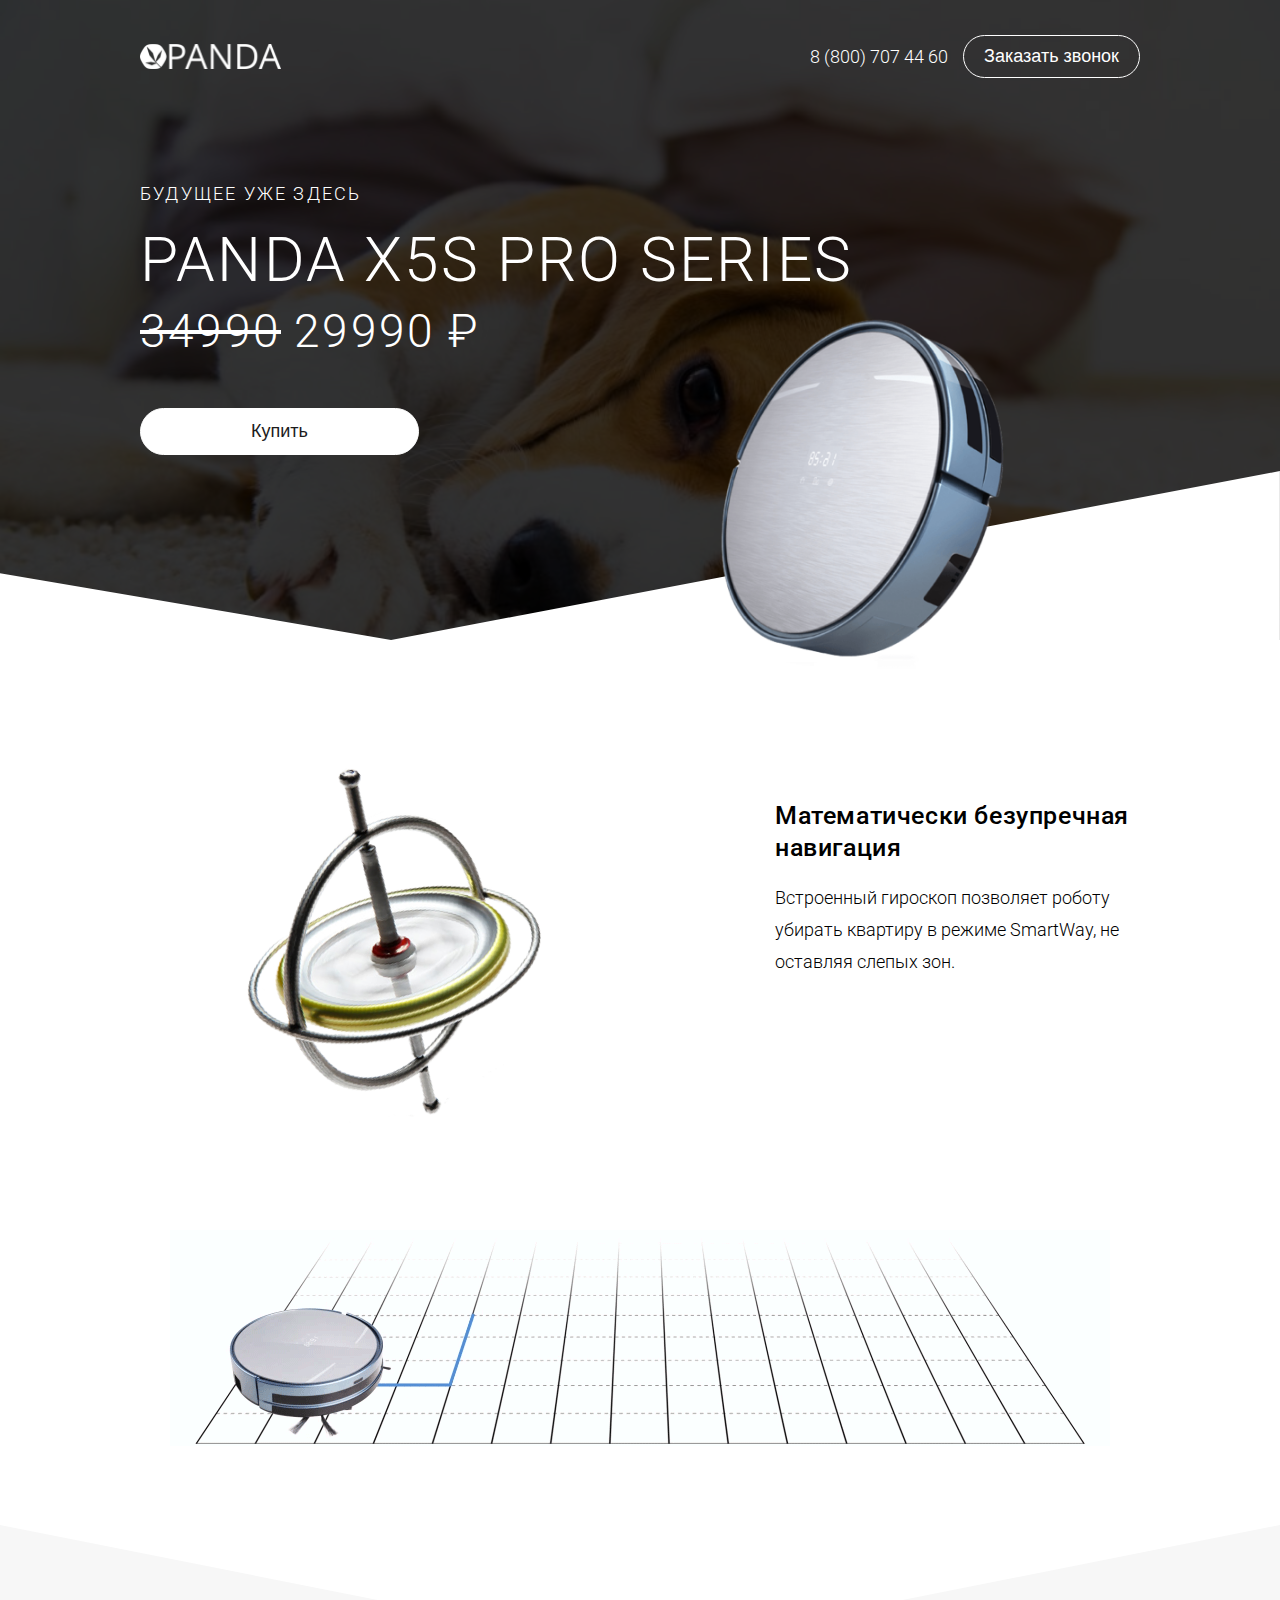
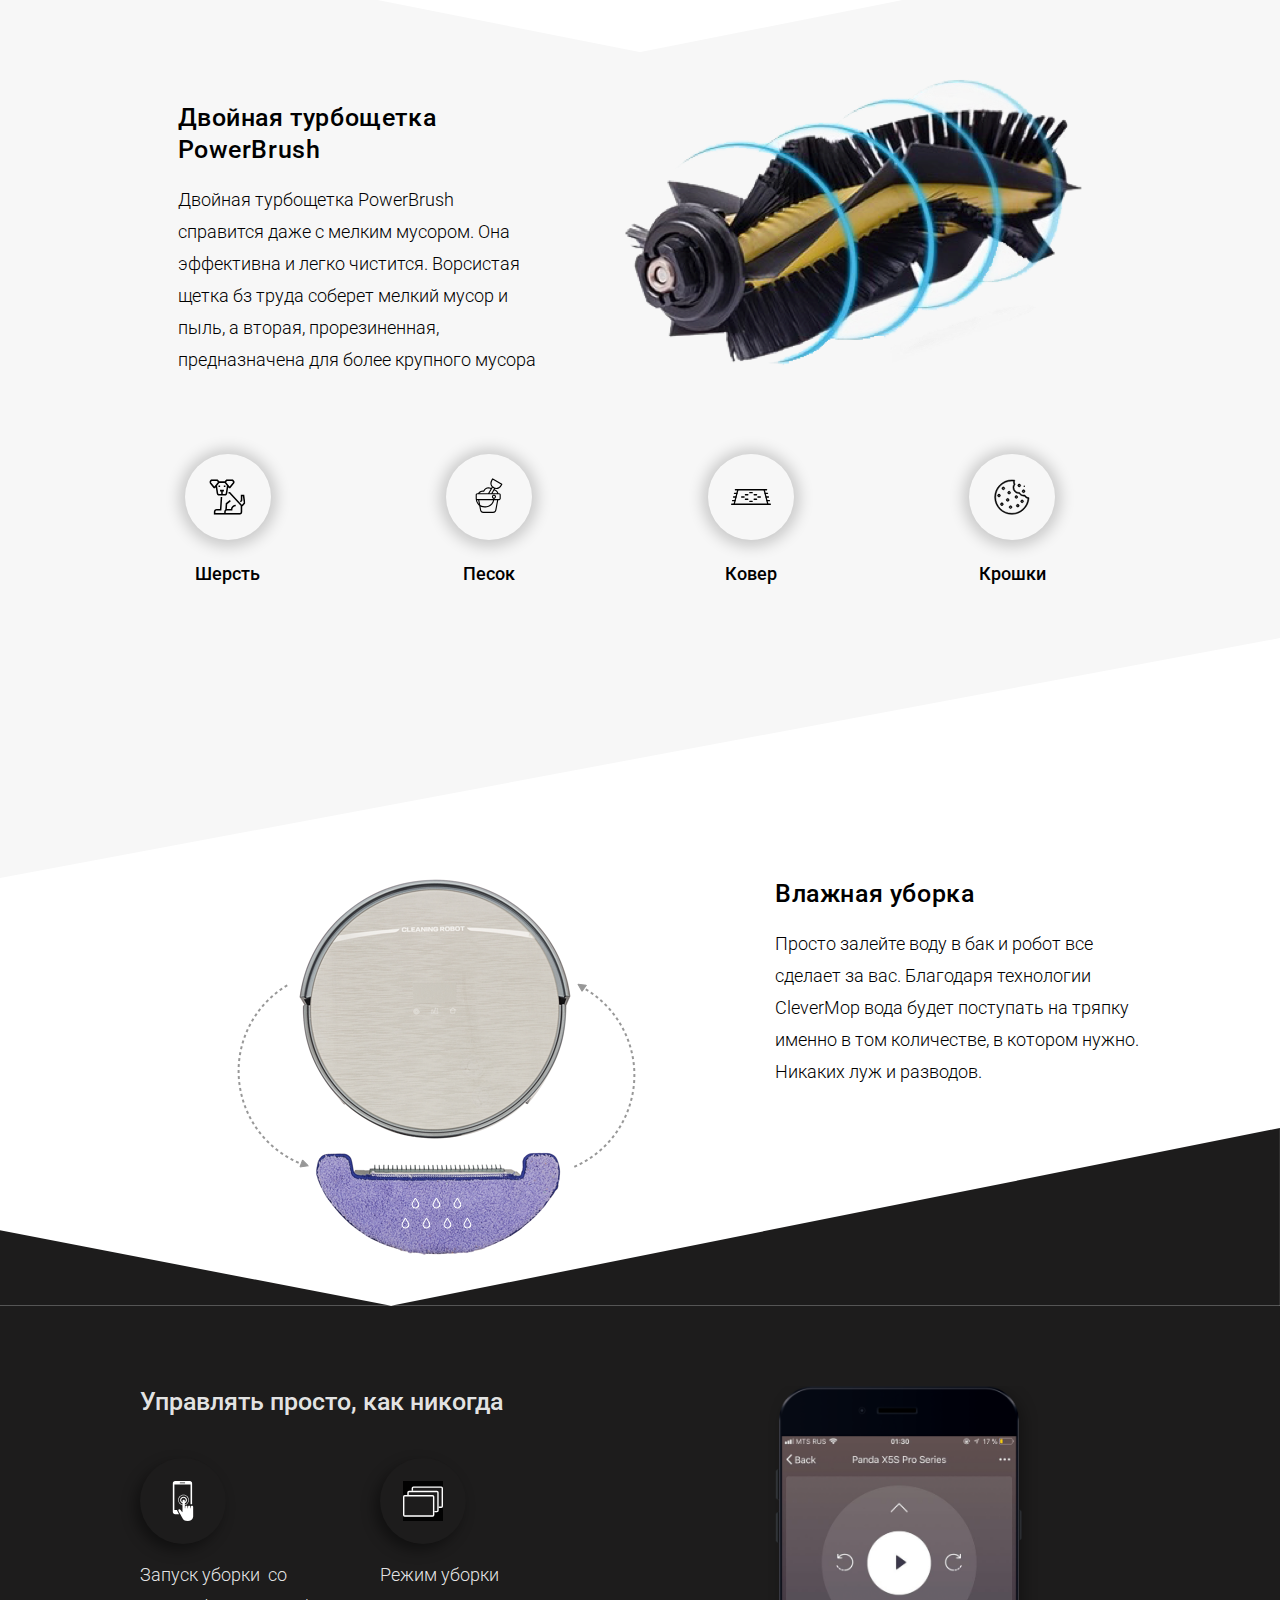
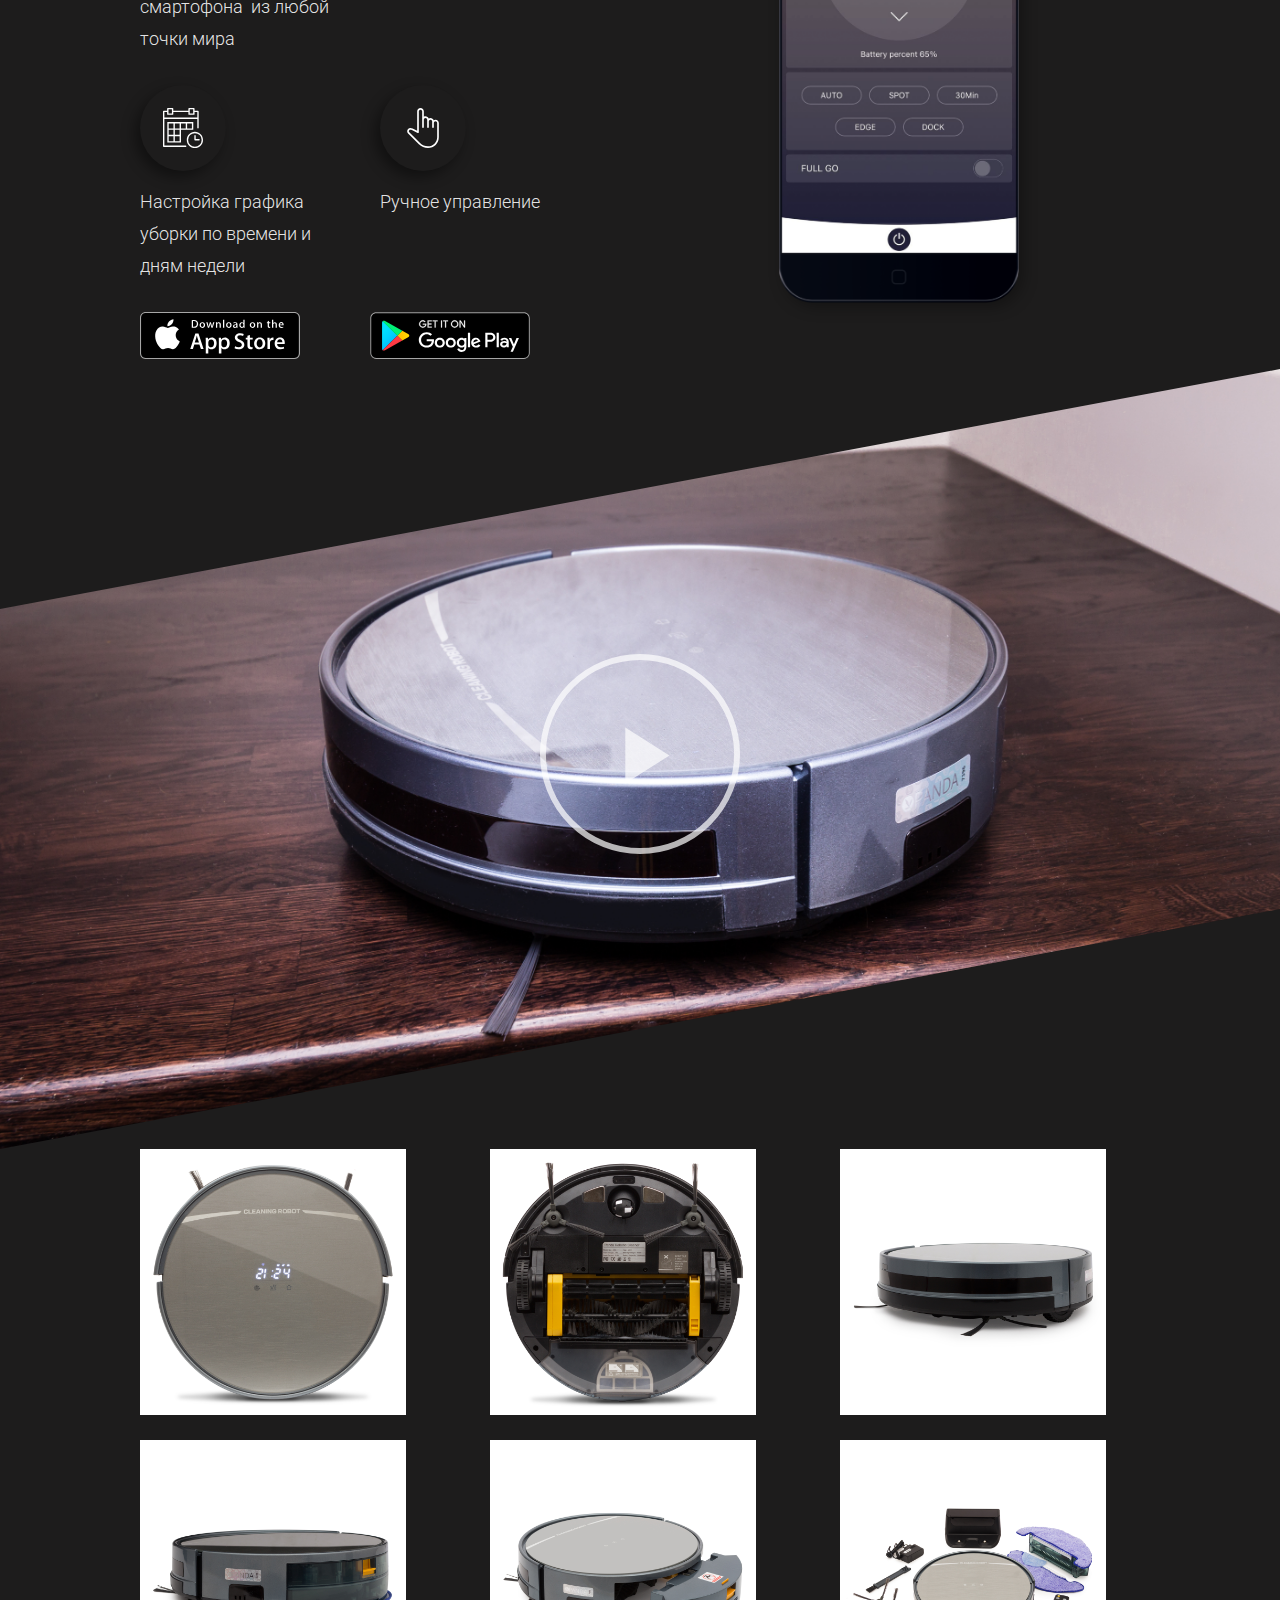
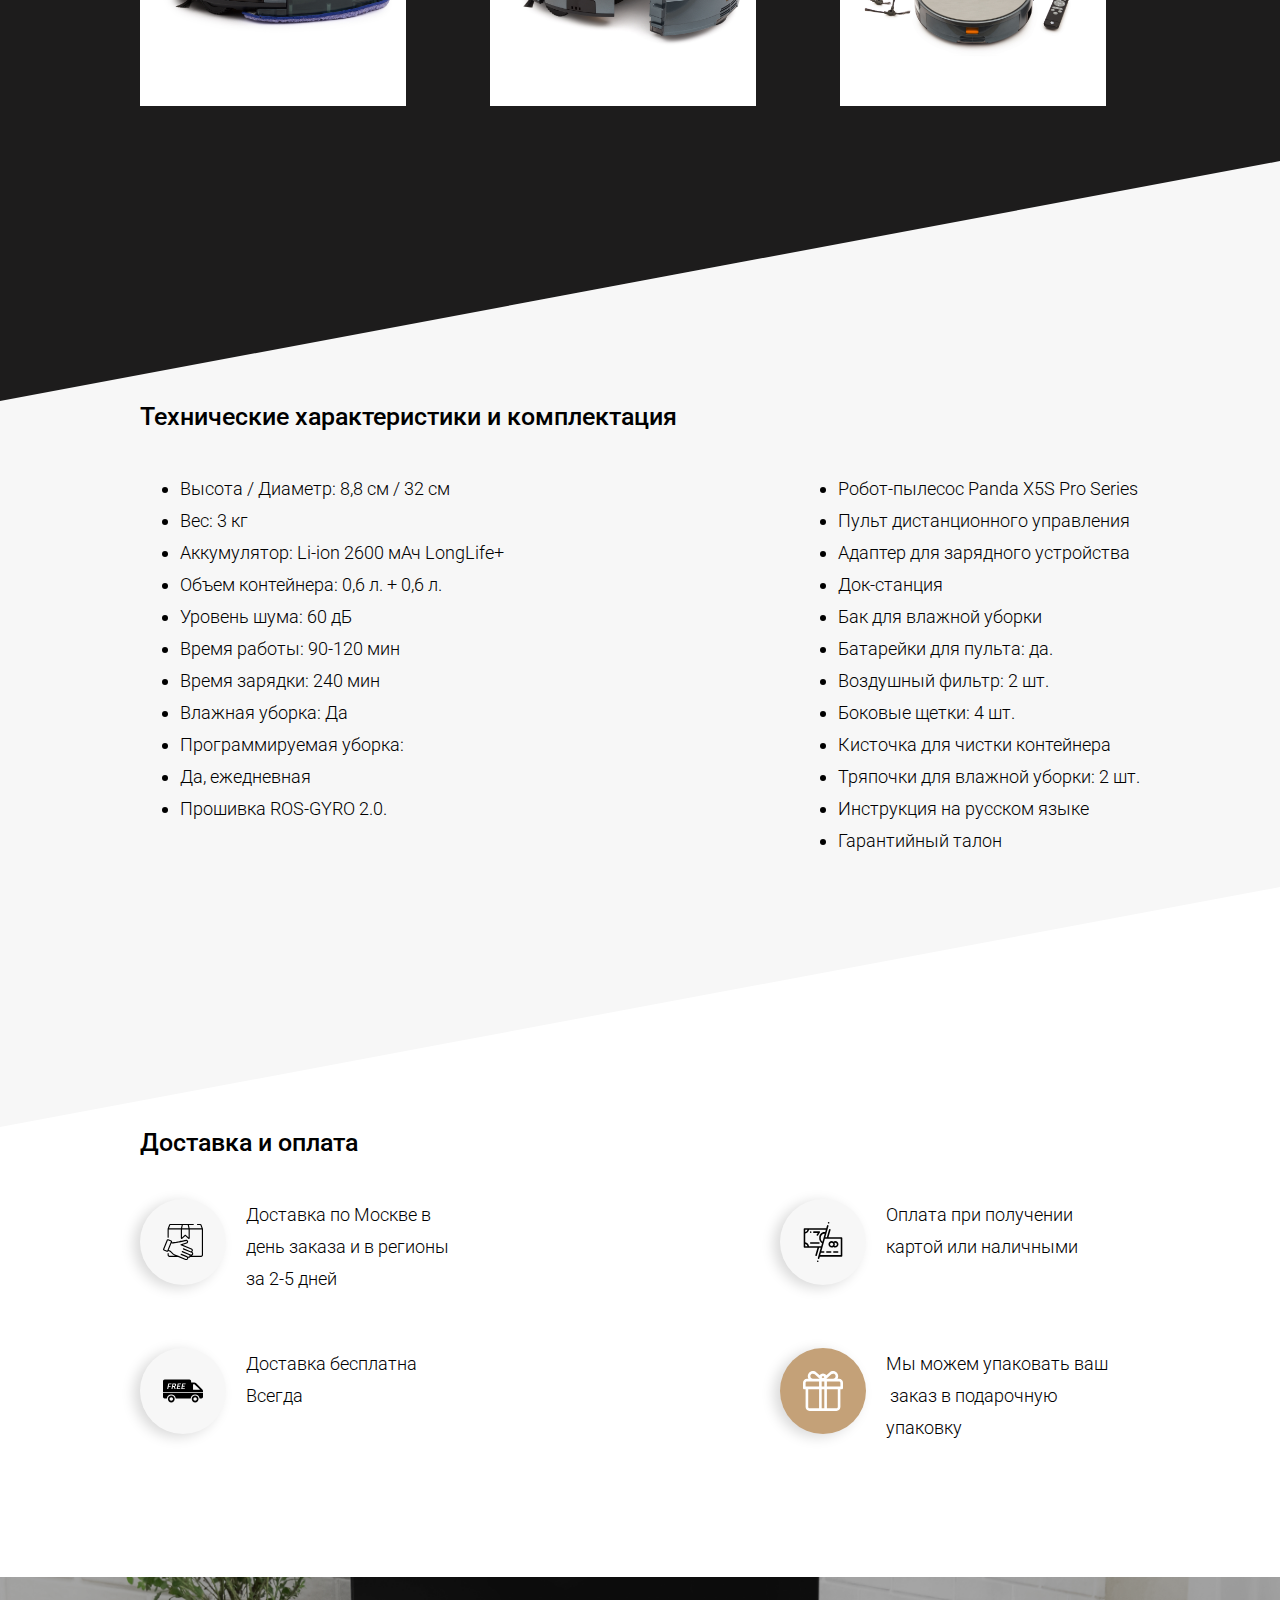
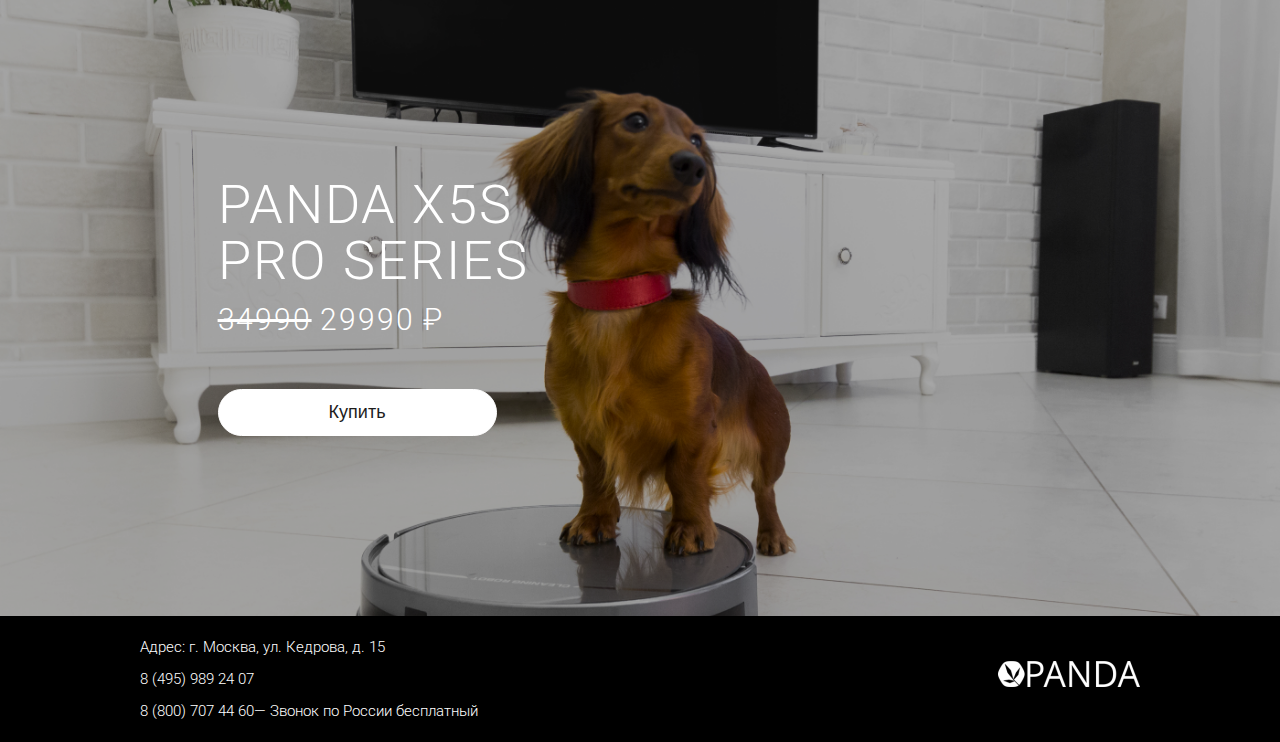
==== commit e6d18f29: "Правки" ====
--- a/index.html
+++ b/index.html
@@ -71,9 +71,9 @@
             <div class="litter">
               <div class="litter-item">
                 <div class="litter-circle">
-                  <img src="./img/dust2.svg" width="40" height="40" alt="Пыль">
-                </div>
-                <p>Пыль</p>
+                  <img src="./img/dog-puppy.svg" width="40" height="40" alt="Пыль">
+                </div>
+                <p>Шерсть</p>
               </div>
               <div class="litter-item">
                 <div class="litter-circle">
--- a/css/promo-css.css
+++ b/css/promo-css.css
@@ -603,7 +603,6 @@
 .application-box p {
     padding: 0;
     margin: 0;
-    line-height: 24px;
 }
 
 .app-items {
@@ -643,8 +642,8 @@
     margin-bottom: 15px;
     border-radius: 50%;
     background-color: #1d1c1c;
-    -webkit-box-shadow: 0px 1px 15px 5px rgba(0, 0, 0, 0.5);
-            box-shadow: 0px 1px 15px 5px rgba(0, 0, 0, 0.5);
+    -webkit-box-shadow: -5px 6px 14px 0 rgba(0, 0, 0, 0.42);
+            box-shadow: -5px 6px 14px 0 rgba(0, 0, 0, 0.42);
 }
 
 @media (min-width: 320px) and (max-width: 352px) {
@@ -656,7 +655,7 @@
 
 .app-item {
     width: 200px;
-    margin-bottom: 20px;
+    margin-bottom: 30px;
     margin-right: 40px;
 }
 
@@ -955,8 +954,8 @@
     height: 86px;
     border-radius: 50%;
     background-color: #f7f7f7;
-    -webkit-box-shadow: 0px 1px 15px 5px rgba(0, 0, 0, 0.2);
-            box-shadow: 0px 1px 15px 5px rgba(0, 0, 0, 0.2);
+    -webkit-box-shadow: -6px 3px 13px 0 rgba(0, 0, 0, 0.15);
+            box-shadow: -6px 3px 13px 0 rgba(0, 0, 0, 0.15);
 }
 
 @media only all and (min-width: 100px) and (max-width: 767px) {
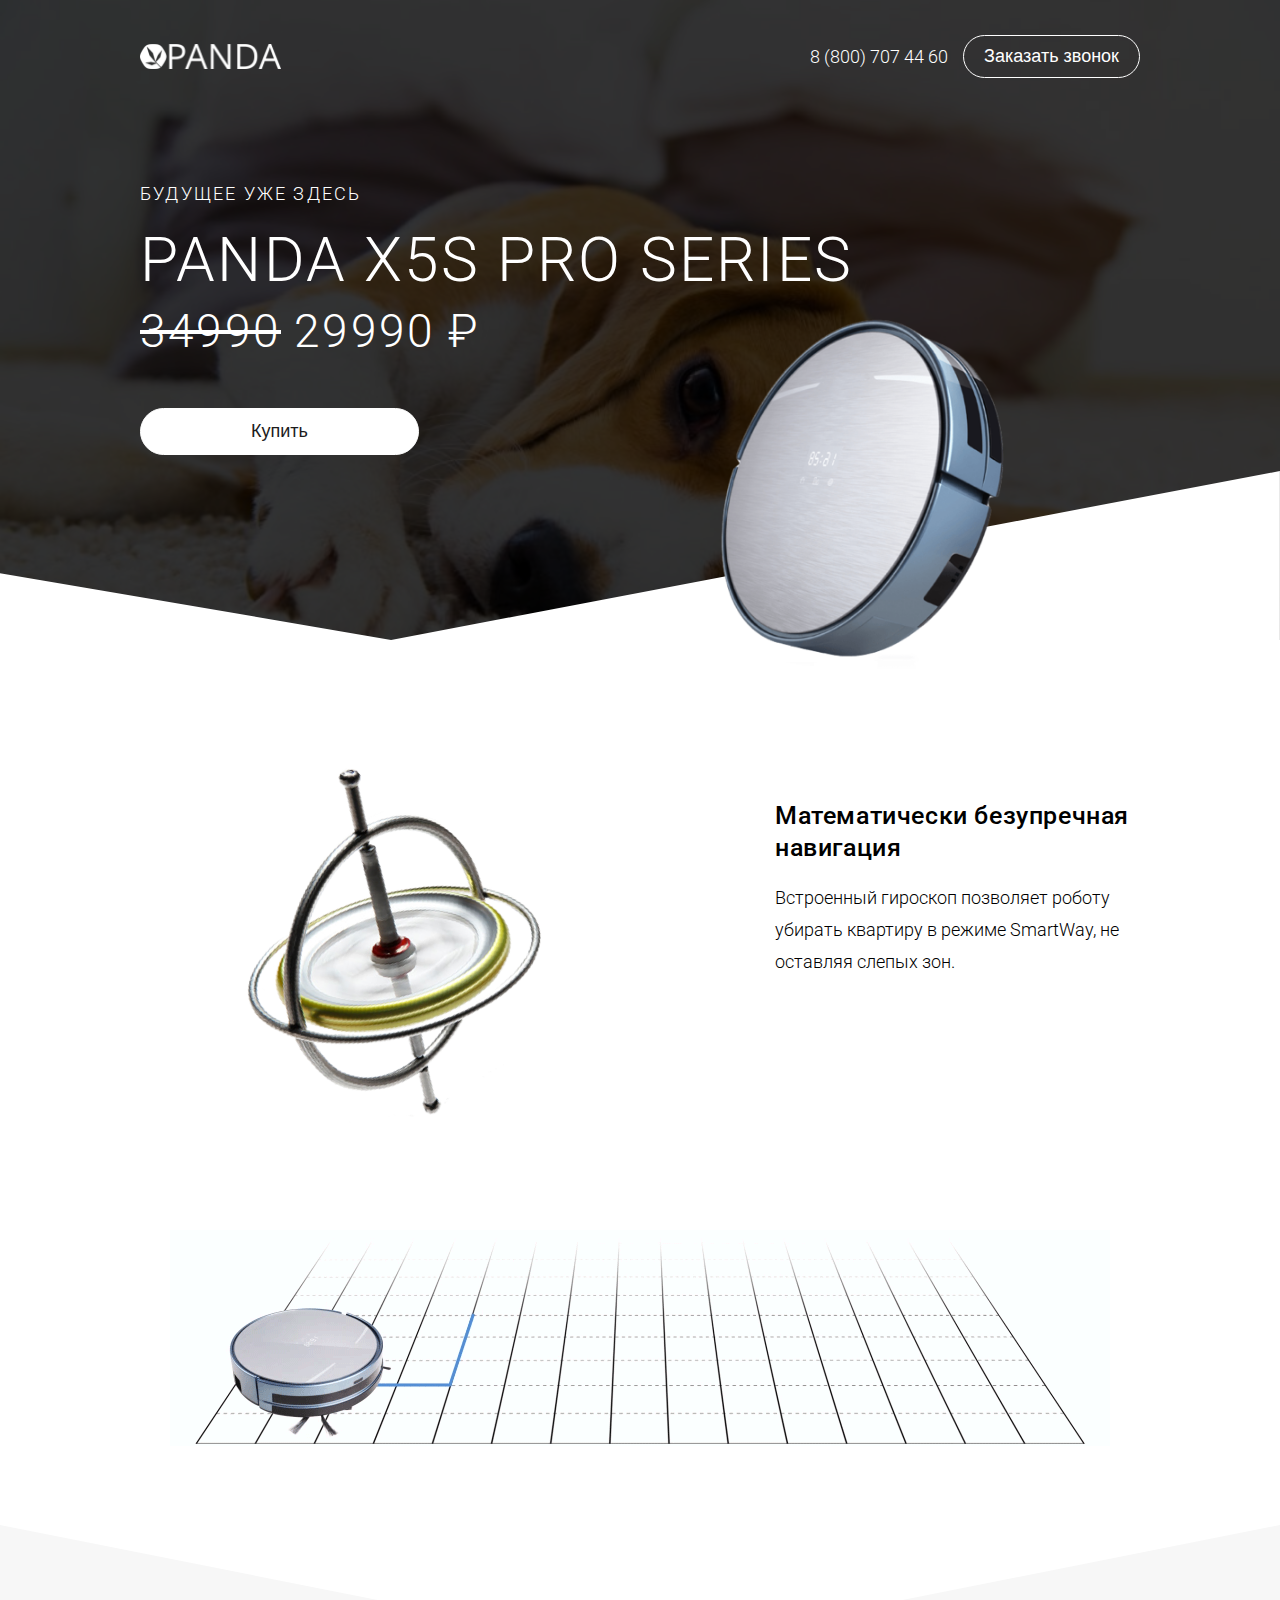
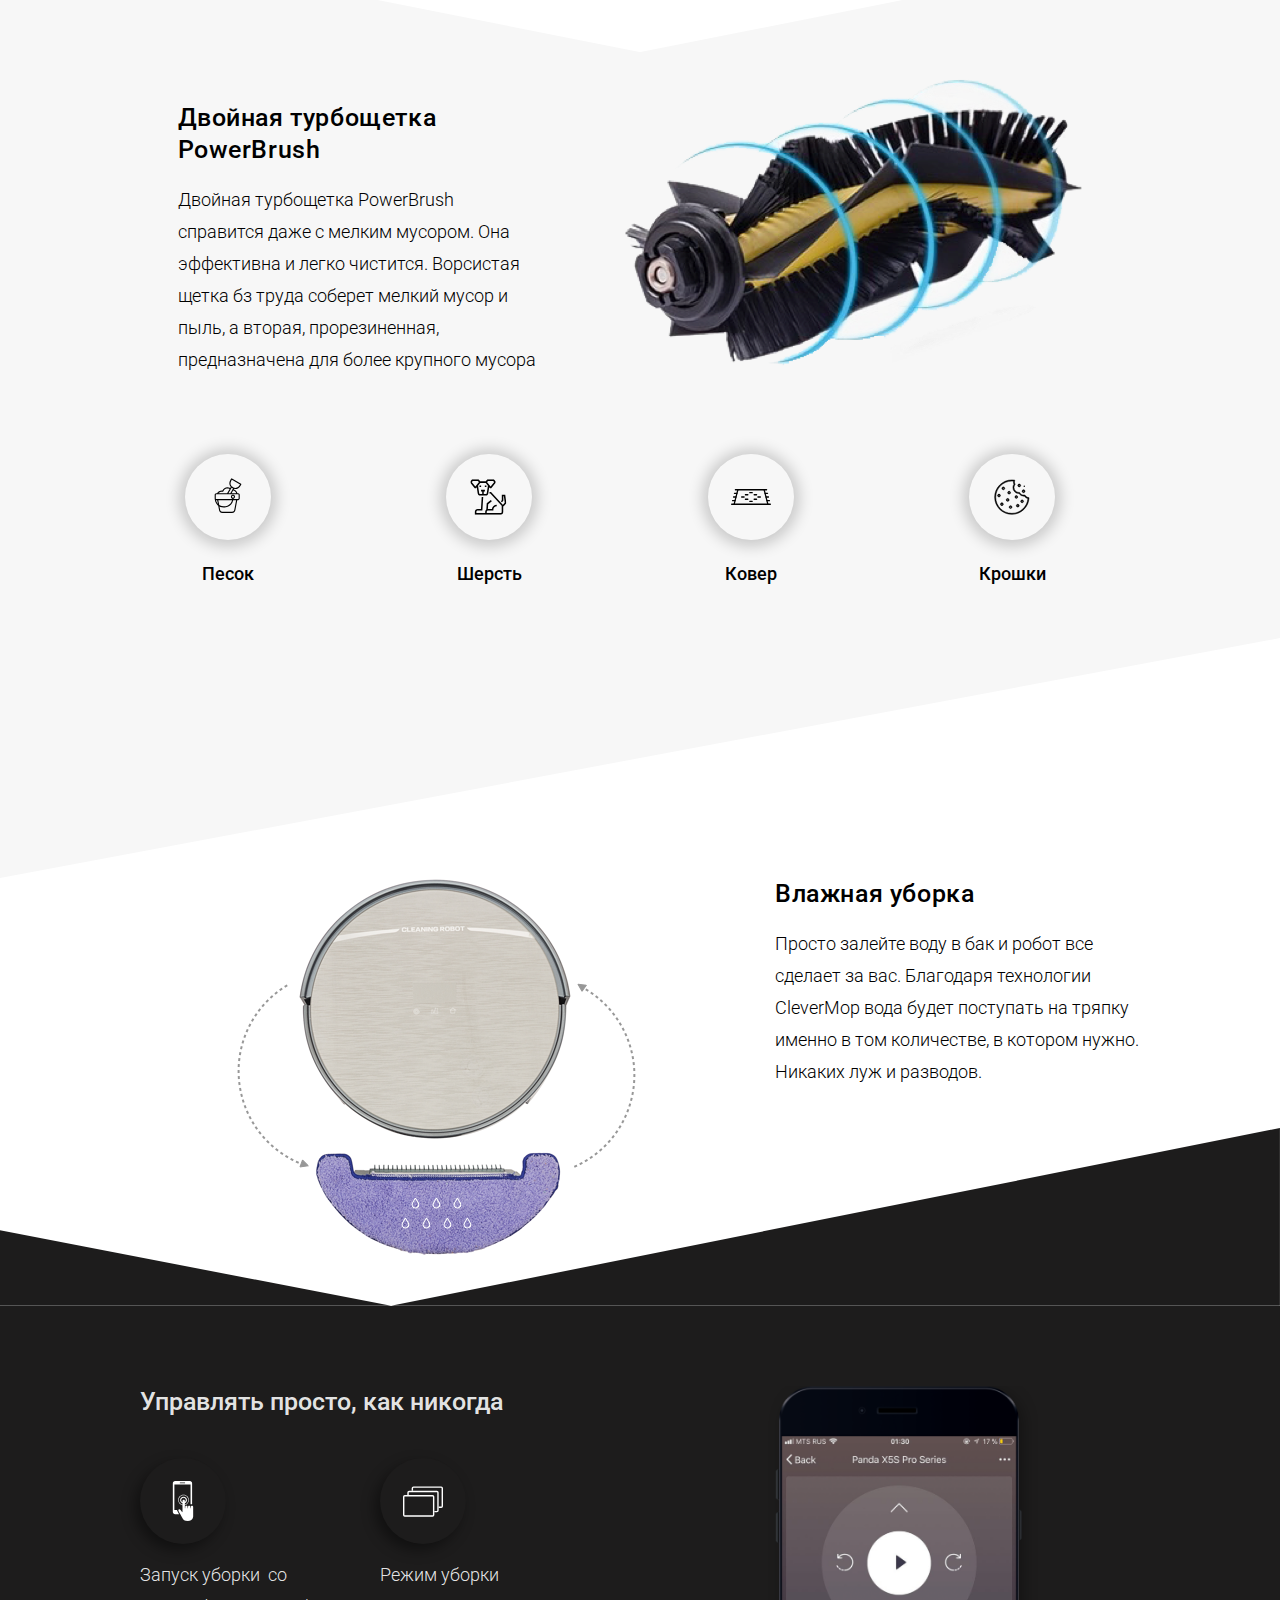
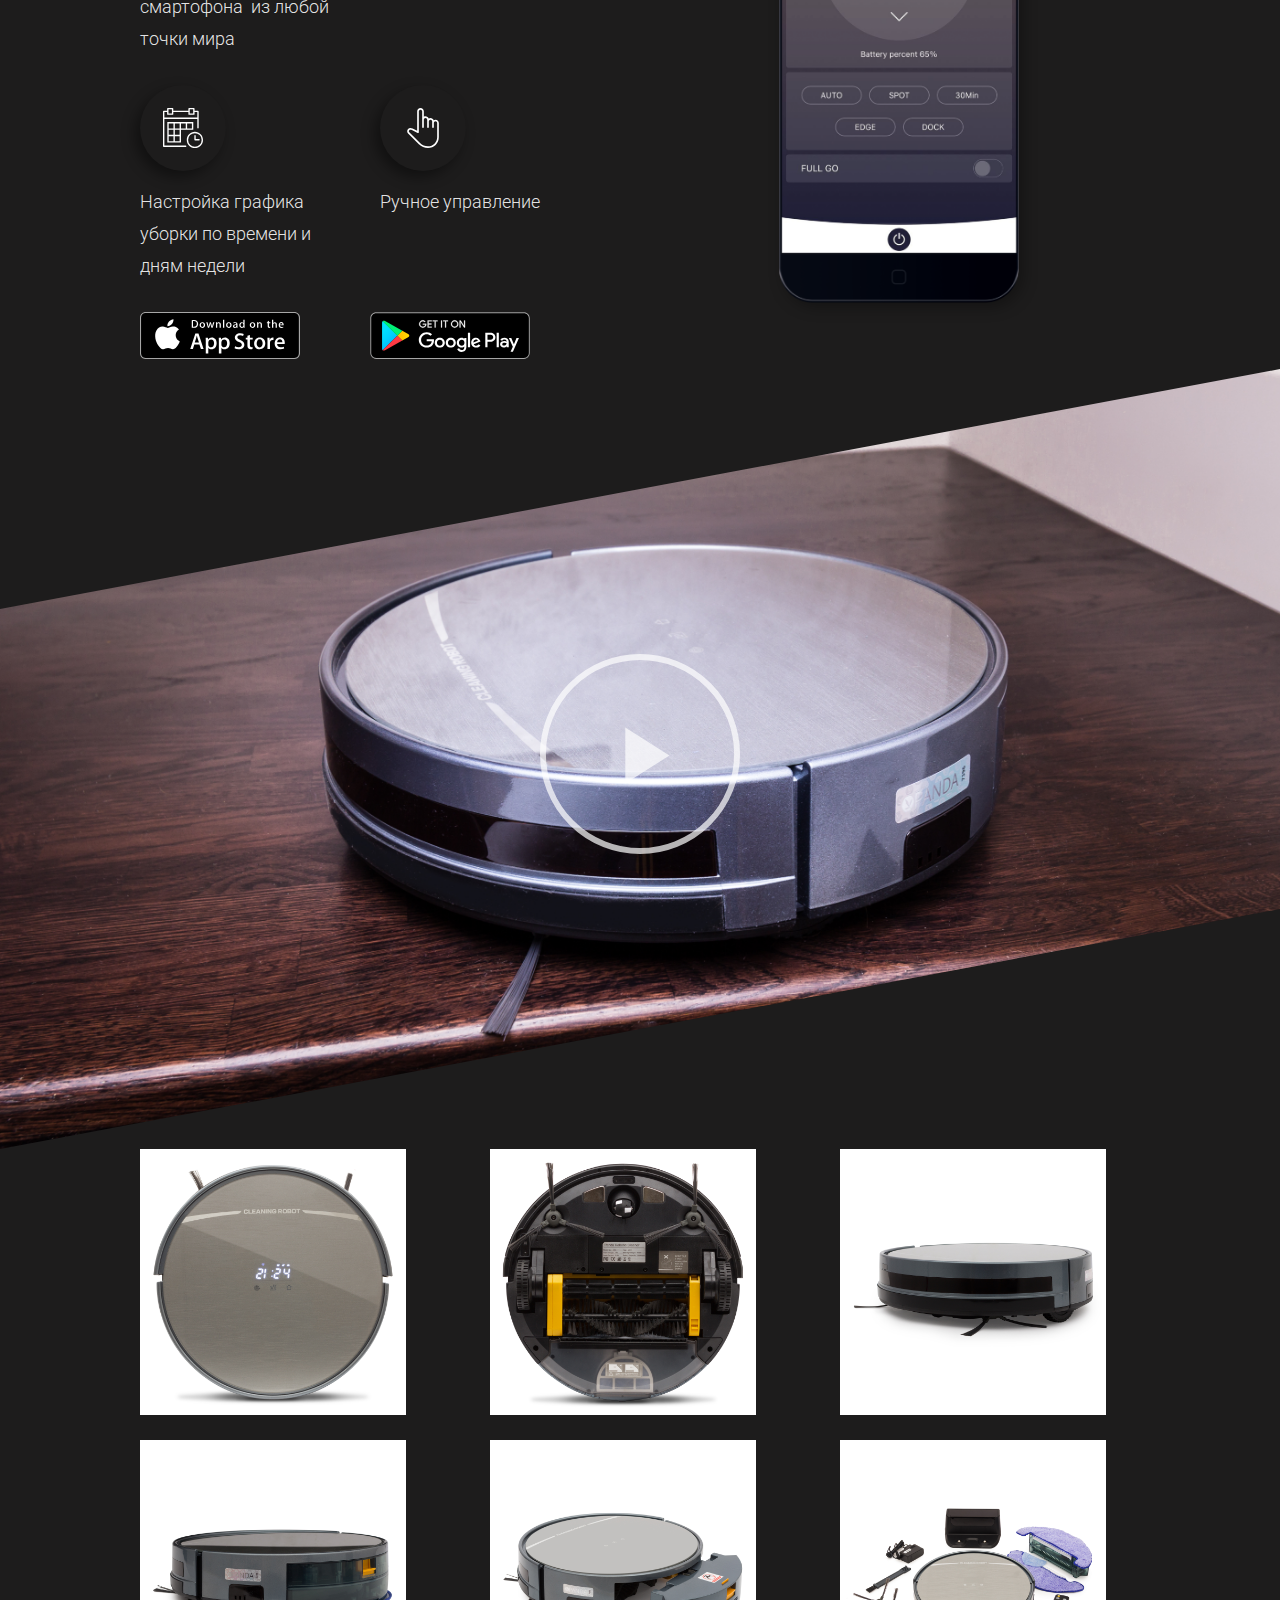
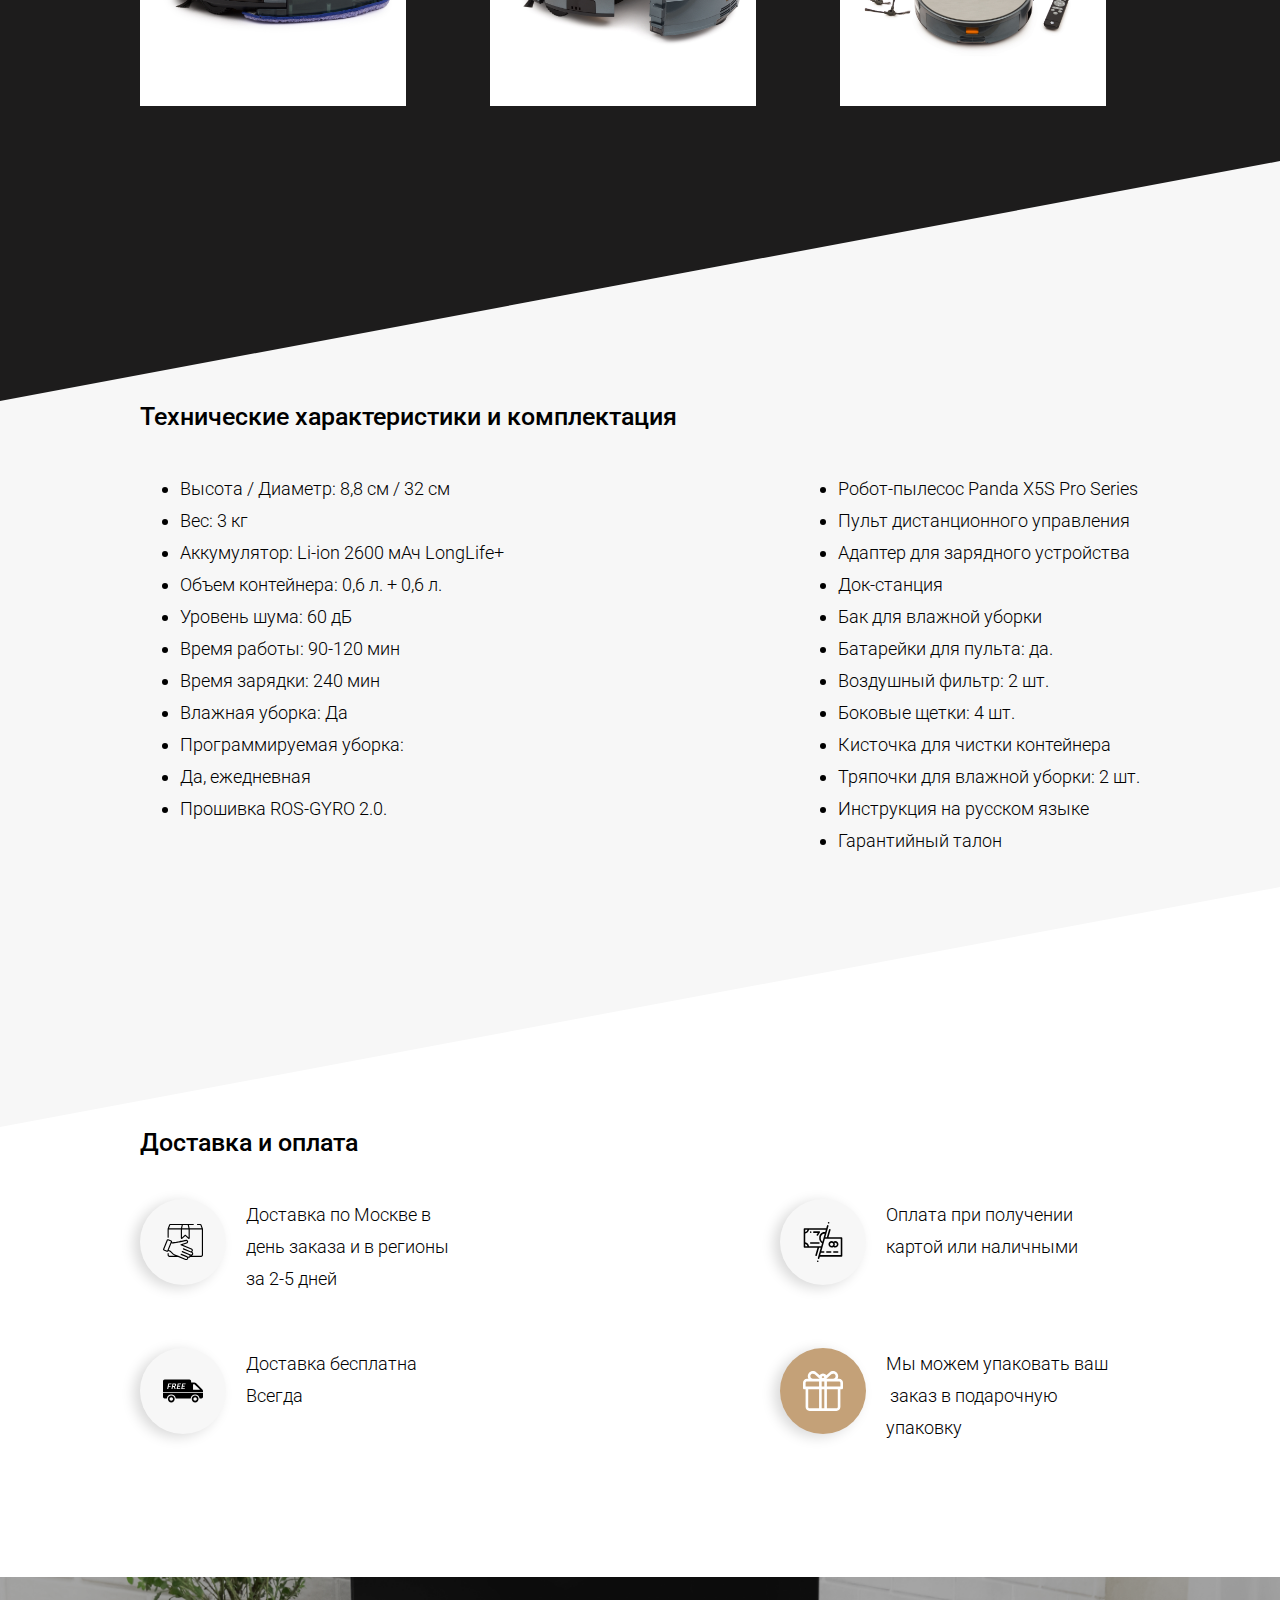
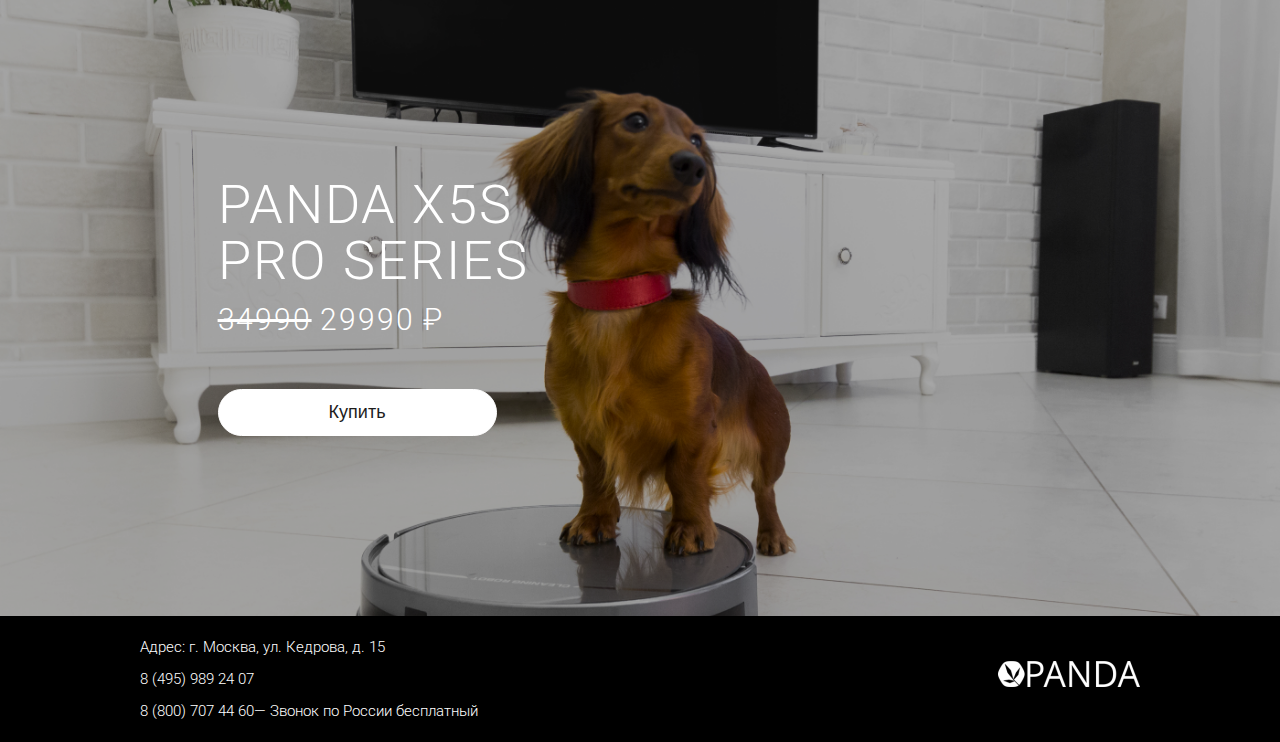
==== commit 467fff35: "Правки" ====
--- a/index.html
+++ b/index.html
@@ -71,15 +71,15 @@
             <div class="litter">
               <div class="litter-item">
                 <div class="litter-circle">
-                  <img src="./img/dog-puppy.svg" width="40" height="40" alt="Пыль">
-                </div>
-                <p>Шерсть</p>
+                  <img src="./img/sand.svg" width="40" height="40" alt="Песок">
+                </div>
+                <p>Песок</p>
               </div>
               <div class="litter-item">
                 <div class="litter-circle">
-                  <img src="./img/sand.svg" width="40" height="40" alt="Песок">
-                </div>
-                <p>Песок</p>
+                  <img src="./img/dog-puppy.svg" width="40" height="40" alt="Пыль">
+                </div>
+                <p>Шерсть</p>
               </div>
               <div class="litter-item">
                 <div class="litter-circle">
